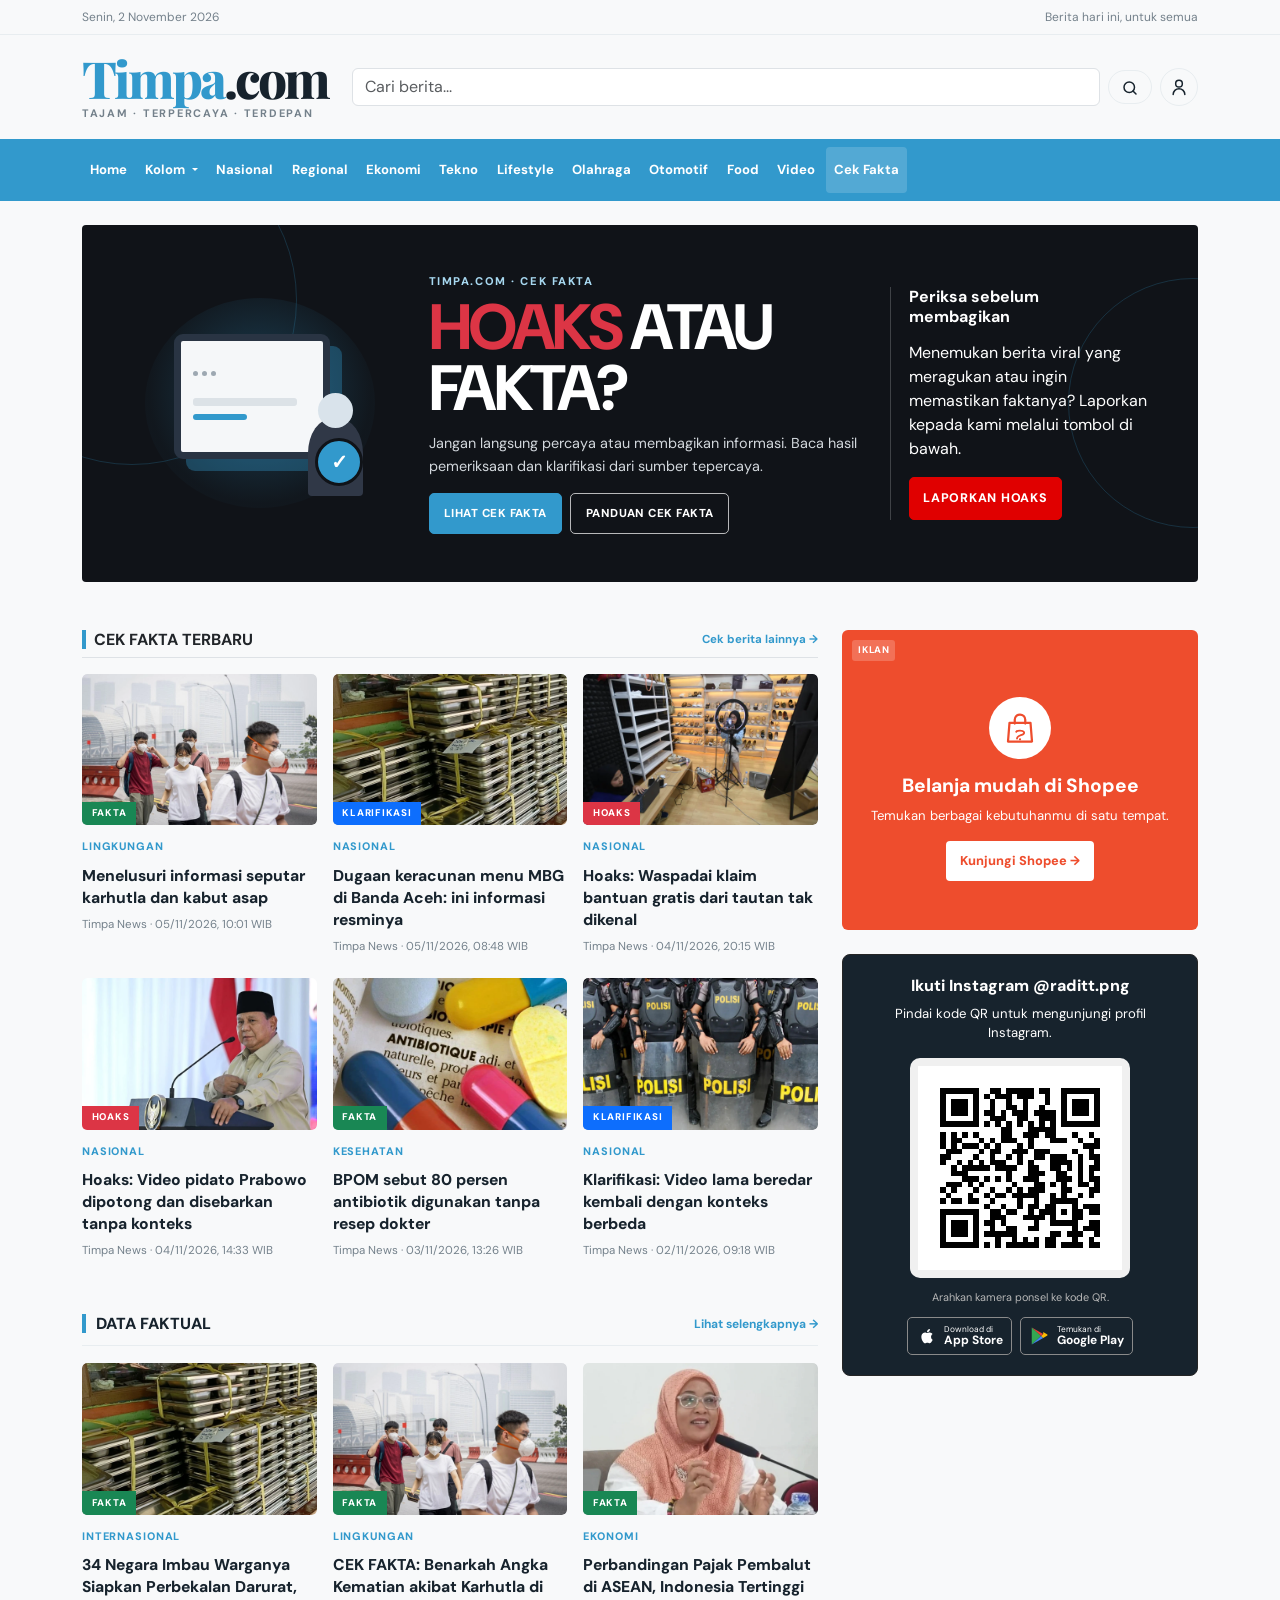
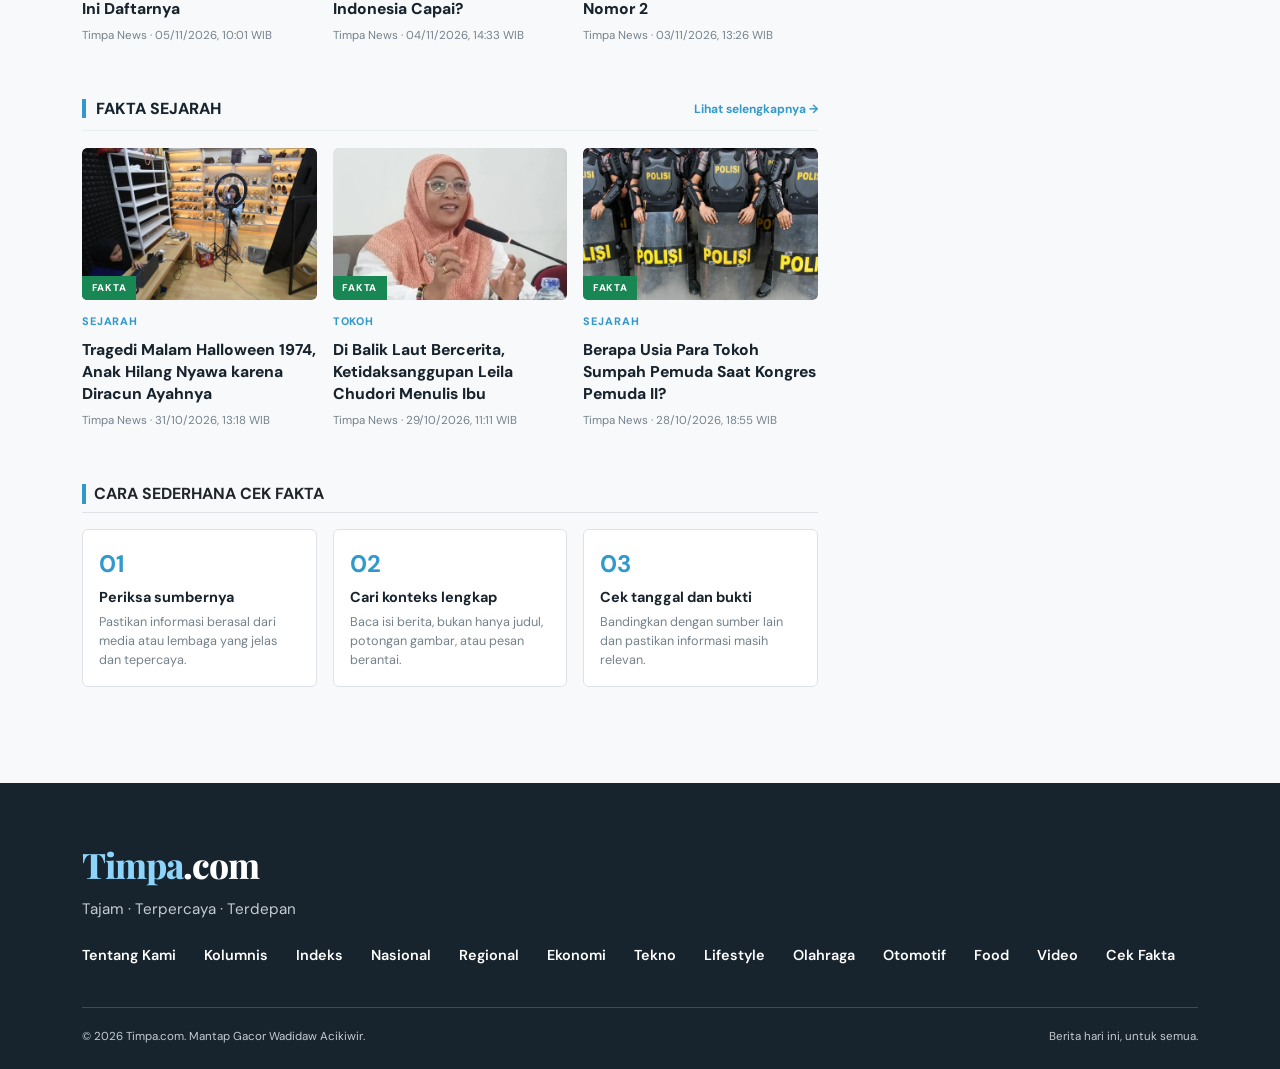
==== hoaks.html @ 3becde5c "Memperbarui halaman hoaks" ====
<!doctype html> 
<html lang="id"> 
<head> 
  <meta charset="utf-8"> 
  <meta name="viewport" content="width=device-width, initial-scale=1"> 
  <title>Timpa.com</title> 
  
  <!-- CSS Bootstrap 5.3.3 dari CDN --> 
  <link href="https://cdn.jsdelivr.net/npm/bootstrap@5.3.3/dist/css/bootstrap.min.css" rel="stylesheet" integrity="sha384-QWTKZyjpPEjISv5WaRU9OFeRpok6YctnYmDr5pNlyT2bRjXh0JMhjY6hW+ALEwIH" crossorigin="anonymous"> 
  <link rel="preconnect" href="https://fonts.googleapis.com">
  <link rel="preconnect" href="https://fonts.gstatic.com" crossorigin>
  <link href="https://fonts.googleapis.com/css2?family=DM+Sans:wght@400;500;600;700;800&family=Playfair+Display:wght@700;800&display=swap" rel="stylesheet">
  
  <link rel="stylesheet" href="hoaks.css">
</head> 
<body> 
<div class="utility-bar">
    <div class="container d-flex justify-content-between py-2">
      <span>Senin, 2 November 2026</span>
      <span class="d-none d-sm-inline">Berita hari ini, untuk semua</span>
    </div>
  </div>

  <header class="container brand-row d-flex align-items-center justify-content-between">
    <a class="d-inline-flex flex-column" href="#" aria-label="Timpa.com beranda">
      <span class="brand-mark">Timpa<span>.com</span></span>
      <span class="brand-tagline">Tajam · Terpercaya · Terdepan</span>
    </a>
    <form class="d-flex align-items-center flex-grow-1 ms-4 border-dark" role="search" action="search-page.html" method="get">
      <label class="visually-hidden" for="site-search">Cari berita</label>
      <input class="form-control search-input flex-grow-1" id="site-search" type="search" name="q" placeholder="Cari berita..." aria-label="Cari berita">
      <button class="btn search-button ms-2" type="submit" aria-label="Cari berita">
        <svg xmlns="http://www.w3.org/2000/svg" width="18" height="18" fill="none" viewBox="0 0 24 24" stroke="currentColor" stroke-width="2" aria-hidden="true">
          <circle cx="11" cy="11" r="7"></circle>
          <path stroke-linecap="round" d="m16 16 4 4"></path>
        </svg>
      </button>
    </form>
    <div class="dropdown profile-dropdown ms-2">
      <button class="btn login-button d-inline-flex align-items-center justify-content-center p-2" type="button" data-bs-toggle="dropdown" aria-expanded="false" aria-label="Buka menu akun">
        <svg xmlns="http://www.w3.org/2000/svg" width="20" height="20" fill="none" viewBox="0 0 24 24" stroke="currentColor" stroke-width="1.8" aria-hidden="true">
          <circle cx="12" cy="8" r="4"></circle>
          <path stroke-linecap="round" stroke-linejoin="round" d="M5 21a7 7 0 0 1 14 0"></path>
        </svg>
      </button>
      <div class="dropdown-menu dropdown-menu-end profile-menu">
        <div class="profile-menu-header">
          <span class="profile-avatar" aria-hidden="true">T</span>
          <div>
            <strong>Mustofa Ganteng</strong>
            <a href="#">mustofagantenggacor@gmail.com</a>
          </div>
        </div>
        <a class="dropdown-item" href="#">
          <svg viewBox="0 0 24 24" aria-hidden="true"><path d="M6 3.75h12a1 1 0 0 1 1 1V21l-7-4-7 4V4.75a1 1 0 0 1 1-1Z"></path></svg>
          Konten yang disimpan
        </a>
        <a class="dropdown-item" href="#">
          <svg viewBox="0 0 24 24" aria-hidden="true"><path d="M7 10v10H4V10h3Zm3 10h7.2a2 2 0 0 0 1.94-1.52l1.5-6A2 2 0 0 0 18.7 10H14l.7-3.1A2.4 2.4 0 0 0 12.35 4L8 10v10Z"></path></svg>
          Konten yang disukai
        </a>
        <a class="dropdown-item" href="#">
          <svg viewBox="0 0 24 24" aria-hidden="true"><path d="M4 6h16M4 12h16M4 18h16"></path><circle cx="9" cy="6" r="2"></circle><circle cx="15" cy="12" r="2"></circle><circle cx="8" cy="18" r="2"></circle></svg>
          Atur Minat
        </a>
        <a class="dropdown-item" href="#">
          <svg viewBox="0 0 24 24" aria-hidden="true"><circle cx="12" cy="12" r="4"></circle><path d="M12 2v2m0 16v2M4.93 4.93l1.42 1.42m11.3 11.3 1.42 1.42M2 12h2m16 0h2M4.93 19.07l1.42-1.42m11.3-11.3 1.42-1.42"></path></svg>
          Atur mode
        </a>
        <a class="dropdown-item" href="#">
          <svg viewBox="0 0 24 24" aria-hidden="true"><path d="M4 5.5h16v12H9l-5 3v-15Z"></path><path d="m12 8 1.1 2.2 2.4.35-1.75 1.7.4 2.4L12 13.5l-2.15 1.15.4-2.4-1.75-1.7 2.4-.35L12 8Z"></path></svg>
          Berikan Masukan
        </a>
      </div>
    </div>
  </header>

  <nav class="navbar navbar-expand-lg main-nav" aria-label="Navigasi utama">
    <div class="container">
      <button class="navbar-toggler py-1" type="button" data-bs-toggle="collapse" data-bs-target="#mainMenu" aria-controls="mainMenu" aria-expanded="false" aria-label="Buka navigasi">
        <span class="navbar-toggler-icon"></span>
      </button>
      <div class="collapse navbar-collapse" id="mainMenu">
        <ul class="navbar-nav">
          <li class="nav-item"><a class="nav-link" href="index.html">Home</a></li>
          <li class="nav-item dropdown column-dropdown">
            <button class="nav-link dropdown-toggle" type="button" data-bs-toggle="dropdown" aria-expanded="false">
              Kolom
            </button>
            <ul class="dropdown-menu nav-column-menu profile-menu">
              <li><a class="dropdown-item" href="#">Kolumnis</a></li>
              <li><a class="dropdown-item" href="#">Indeks</a></li>
            </ul>
          </li>
          <li class="nav-item"><a class="nav-link" href="#">Nasional</a></li>
          <li class="nav-item"><a class="nav-link" href="#">Regional</a></li>
          <li class="nav-item"><a class="nav-link" href="#">Ekonomi</a></li>
          <li class="nav-item"><a class="nav-link" href="#">Tekno</a></li>
          <li class="nav-item"><a class="nav-link" href="#">Lifestyle</a></li>
          <li class="nav-item"><a class="nav-link" href="#">Olahraga</a></li>
          <li class="nav-item"><a class="nav-link" href="#">Otomotif</a></li>
          <li class="nav-item"><a class="nav-link" href="#">Food</a></li>
          <li class="nav-item"><a class="nav-link" href="#">Video</a></li>
          <li class="nav-item"><a class="nav-link active" aria-current="page" href="hoaks.html">Cek Fakta</a></li>
        </ul>
      </div>
    </div>
  </nav>

  <main class="container halaman-cek-fakta py-4">
    <section class="banner-cek-fakta mb-5 text-white" aria-labelledby="judul-banner-cek-fakta">
      <div class="ilustrasi-banner-cek-fakta" aria-hidden="true">
        <div class="jendela-ilustrasi-berita"><span></span><span></span><span></span><i></i><b></b></div>
        <div class="orang-ilustrasi-cek-fakta"></div>
        <div class="tanda-verifikasi-ilustrasi">✓</div>
      </div>
      <div class="teks-banner-cek-fakta">
        <p class="label-banner-cek-fakta">TIMPA.COM · CEK FAKTA</p>
        <h1 id="judul-banner-cek-fakta"><span class="text-danger">HOAKS</span> ATAU<br><span class="text-white">FAKTA?</span></h1>
        <p class="mb-3">Jangan langsung percaya atau membagikan informasi. Baca hasil pemeriksaan dan klarifikasi dari sumber tepercaya.</p>
        <div class="aksi-banner-cek-fakta d-flex flex-wrap gap-2">
          <a class="btn tombol-utama-cek-fakta" href="#cek-fakta-terbaru">Lihat cek fakta</a>
          <a class="btn tombol-panduan-cek-fakta" href="#panduan-cek-fakta">Panduan cek fakta</a>
        </div>
      </div>
      <div class="panel-samping-cek-fakta">
        <strong>Periksa sebelum<br>membagikan</strong>
        <span>Menemukan berita viral yang meragukan atau ingin memastikan faktanya? Laporkan kepada kami melalui tombol di bawah.</span>
        <a class="tombol-laporkan-hoaks" href="#">Laporkan Hoaks</a>
      </div>
    </section>

    <div class="row g-4">
      <div class="col-lg-8">
        <section class="mb-5" id="cek-fakta-terbaru" aria-labelledby="judul-cek-fakta-terbaru">
          <div class="judul-bagian-cek-fakta d-flex align-items-center justify-content-between gap-3 mb-3 pb-2 border-bottom">
            <h2 class="text-dark fs-6 fw-bold m-0 ps-2" id="judul-cek-fakta-terbaru">CEK FAKTA TERBARU</h2>
            <a class="flex-shrink-0" href="#">Cek berita lainnya <span aria-hidden="true">→</span></a>
          </div>
          <div class="row g-3">
            <div class="col-md-6 col-xl-4">
              <article class="kartu-berita-cek-fakta h-100">
                <a class="gambar-kartu-berita d-block overflow-hidden position-relative" href="isi-berita.html">
                  <img class="d-block w-100" src="assets/img/foto1.webp" alt="Warga mengenakan masker di tengah kabut asap" loading="lazy">
                  <span class="status-berita-cek-fakta text-white position-absolute bottom-0 start-0 bg-success">FAKTA</span>
                </a>
                <div class="teks-kartu-berita pt-2">
                  <span class="category-label">Lingkungan</span>
                  <h3><a href="isi-berita.html">Menelusuri informasi seputar karhutla dan kabut asap</a></h3>
                  <p class="story-meta">Timpa News <span aria-hidden="true">·</span> 05/11/2026, 10:01 WIB</p>
                </div>
              </article>
            </div>
            <div class="col-md-6 col-xl-4">
              <article class="kartu-berita-cek-fakta h-100">
                <a class="gambar-kartu-berita d-block overflow-hidden position-relative" href="isi-berita.html">
                  <img class="d-block w-100" src="assets/img/foto3.webp" alt="Kotak makanan untuk program Makan Bergizi Gratis" loading="lazy">
                  <span class="status-berita-cek-fakta text-white position-absolute bottom-0 start-0 bg-primary">KLARIFIKASI</span>
                </a>
                <div class="teks-kartu-berita pt-2">
                  <span class="category-label">Nasional</span>
                  <h3><a href="isi-berita.html">Dugaan keracunan menu MBG di Banda Aceh: ini informasi resminya</a></h3>
                  <p class="story-meta">Timpa News <span aria-hidden="true">·</span> 05/11/2026, 08:48 WIB</p>
                </div>
              </article>
            </div>
            <div class="col-md-6 col-xl-4">
              <article class="kartu-berita-cek-fakta h-100">
                <a class="gambar-kartu-berita d-block overflow-hidden position-relative" href="isi-berita.html">
                  <img class="d-block w-100" src="assets/img/foto7.webp" alt="Ilustrasi informasi yang beredar di media sosial" loading="lazy">
                  <span class="status-berita-cek-fakta text-white position-absolute bottom-0 start-0 bg-danger">HOAKS</span>
                </a>
                <div class="teks-kartu-berita pt-2">
                  <span class="category-label">Nasional</span>
                  <h3><a href="isi-berita.html">Hoaks: Waspadai klaim bantuan gratis dari tautan tak dikenal</a></h3>
                  <p class="story-meta">Timpa News <span aria-hidden="true">·</span> 04/11/2026, 20:15 WIB</p>
                </div>
              </article>
            </div>
            <div class="col-md-6 col-xl-4">
              <article class="kartu-berita-cek-fakta h-100">
                <a class="gambar-kartu-berita d-block overflow-hidden position-relative" href="isi-berita.html">
                  <img class="d-block w-100" src="assets/img/foto2.webp" alt="Presiden Prabowo Subianto sedang berbicara" loading="lazy">
                  <span class="status-berita-cek-fakta text-white position-absolute bottom-0 start-0 bg-danger">HOAKS</span>
                </a>
                <div class="teks-kartu-berita pt-2">
                  <span class="category-label">Nasional</span>
                  <h3><a href="isi-berita.html">Hoaks: Video pidato Prabowo dipotong dan disebarkan tanpa konteks</a></h3>
                  <p class="story-meta">Timpa News <span aria-hidden="true">·</span> 04/11/2026, 14:33 WIB</p>
                </div>
              </article>
            </div>
            <div class="col-md-6 col-xl-4">
              <article class="kartu-berita-cek-fakta h-100">
                <a class="gambar-kartu-berita d-block overflow-hidden position-relative" href="isi-berita.html">
                  <img class="d-block w-100" src="assets/img/foto8.webp" alt="Ilustrasi berbagai jenis antibiotik" loading="lazy">
                  <span class="status-berita-cek-fakta text-white position-absolute bottom-0 start-0 bg-success">FAKTA</span>
                </a>
                <div class="teks-kartu-berita pt-2">
                  <span class="category-label">Kesehatan</span>
                  <h3><a href="isi-berita.html">BPOM sebut 80 persen antibiotik digunakan tanpa resep dokter</a></h3>
                  <p class="story-meta">Timpa News <span aria-hidden="true">·</span> 03/11/2026, 13:26 WIB</p>
                </div>
              </article>
            </div>
            <div class="col-md-6 col-xl-4">
              <article class="kartu-berita-cek-fakta h-100">
                <a class="gambar-kartu-berita d-block overflow-hidden position-relative" href="isi-berita.html">
                  <img class="d-block w-100" src="assets/img/foto4.webp" alt="Petugas kepolisian dalam pengamanan" loading="lazy">
                  <span class="status-berita-cek-fakta text-white position-absolute bottom-0 start-0 bg-primary">KLARIFIKASI</span>
                </a>
                <div class="teks-kartu-berita pt-2">
                  <span class="category-label">Nasional</span>
                  <h3><a href="isi-berita.html">Klarifikasi: Video lama beredar kembali dengan konteks berbeda</a></h3>
                  <p class="story-meta">Timpa News <span aria-hidden="true">·</span> 02/11/2026, 09:18 WIB</p>
                </div>
              </article>
            </div>
          </div>
        </section>

        <section class="bagian-topik-cek-fakta mb-5" aria-labelledby="data-fakta-heading">
          <div class="section-heading">
            <h2 id="data-fakta-heading">DATA FAKTUAL</h2>
            <a href="#">Lihat selengkapnya <span aria-hidden="true">→</span></a>
          </div>
          <div class="row g-3">
            <div class="col-md-4">
              <article class="kartu-berita-cek-fakta h-100">
                <a class="gambar-kartu-berita d-block overflow-hidden position-relative" href="isi-berita.html">
                  <img class="d-block w-100" src="assets/img/foto3.webp" alt="Ilustrasi persediaan makanan untuk kebutuhan darurat" loading="lazy">
                  <span class="status-berita-cek-fakta text-white position-absolute bottom-0 start-0 bg-success">FAKTA</span>
                </a>
                <div class="teks-kartu-berita pt-2">
                  <span class="category-label">Internasional</span>
                  <h3><a href="isi-berita.html">34 Negara Imbau Warganya Siapkan Perbekalan Darurat, Ini Daftarnya</a></h3>
                  <p class="story-meta">Timpa News <span aria-hidden="true">·</span> 05/11/2026, 10:01 WIB</p>
                </div>
              </article>
            </div>
            <div class="col-md-4">
              <article class="kartu-berita-cek-fakta h-100">
                <a class="gambar-kartu-berita d-block overflow-hidden position-relative" href="isi-berita.html">
                  <img class="d-block w-100" src="assets/img/foto1.webp" alt="Kabut asap di kawasan terdampak kebakaran hutan" loading="lazy">
                  <span class="status-berita-cek-fakta text-white position-absolute bottom-0 start-0 bg-success">FAKTA</span>
                </a>
                <div class="teks-kartu-berita pt-2">
                  <span class="category-label">Lingkungan</span>
                  <h3><a href="isi-berita.html">CEK FAKTA: Benarkah Angka Kematian akibat Karhutla di Indonesia Capai?</a></h3>
                  <p class="story-meta">Timpa News <span aria-hidden="true">·</span> 04/11/2026, 14:33 WIB</p>
                </div>
              </article>
            </div>
            <div class="col-md-4">
              <article class="kartu-berita-cek-fakta h-100">
                <a class="gambar-kartu-berita d-block overflow-hidden position-relative" href="isi-berita.html">
                  <img class="d-block w-100" src="assets/img/foto5.webp" alt="Ilustrasi perbandingan kebijakan pajak" loading="lazy">
                  <span class="status-berita-cek-fakta text-white position-absolute bottom-0 start-0 bg-success">FAKTA</span>
                </a>
                <div class="teks-kartu-berita pt-2">
                  <span class="category-label">Ekonomi</span>
                  <h3><a href="isi-berita.html">Perbandingan Pajak Pembalut di ASEAN, Indonesia Tertinggi Nomor 2</a></h3>
                  <p class="story-meta">Timpa News <span aria-hidden="true">·</span> 03/11/2026, 13:26 WIB</p>
                </div>
              </article>
            </div>
          </div>
        </section>

        <section class="bagian-topik-cek-fakta mb-5" aria-labelledby="sejarah-fakta-heading">
          <div class="section-heading">
            <h2 id="sejarah-fakta-heading">FAKTA SEJARAH</h2>
            <a href="#">Lihat selengkapnya <span aria-hidden="true">→</span></a>
          </div>
          <div class="row g-3">
            <div class="col-md-4">
              <article class="kartu-berita-cek-fakta h-100">
                <a class="gambar-kartu-berita d-block overflow-hidden position-relative" href="isi-berita.html">
                  <img class="d-block w-100" src="assets/img/foto7.webp" alt="Ilustrasi peristiwa pada malam Halloween" loading="lazy">
                  <span class="status-berita-cek-fakta text-white position-absolute bottom-0 start-0 bg-success">FAKTA</span>
                </a>
                <div class="teks-kartu-berita pt-2">
                  <span class="category-label">Sejarah</span>
                  <h3><a href="isi-berita.html">Tragedi Malam Halloween 1974, Anak Hilang Nyawa karena Diracun Ayahnya</a></h3>
                  <p class="story-meta">Timpa News <span aria-hidden="true">·</span> 31/10/2026, 13:18 WIB</p>
                </div>
              </article>
            </div>
            <div class="col-md-4">
              <article class="kartu-berita-cek-fakta h-100">
                <a class="gambar-kartu-berita d-block overflow-hidden position-relative" href="isi-berita.html">
                  <img class="d-block w-100" src="assets/img/foto5.webp" alt="Potret seorang penulis Indonesia" loading="lazy">
                  <span class="status-berita-cek-fakta text-white position-absolute bottom-0 start-0 bg-success">FAKTA</span>
                </a>
                <div class="teks-kartu-berita pt-2">
                  <span class="category-label">Tokoh</span>
                  <h3><a href="isi-berita.html">Di Balik Laut Bercerita, Ketidaksanggupan Leila Chudori Menulis Ibu</a></h3>
                  <p class="story-meta">Timpa News <span aria-hidden="true">·</span> 29/10/2026, 11:11 WIB</p>
                </div>
              </article>
            </div>
            <div class="col-md-4">
              <article class="kartu-berita-cek-fakta h-100">
                <a class="gambar-kartu-berita d-block overflow-hidden position-relative" href="isi-berita.html">
                  <img class="d-block w-100" src="assets/img/foto4.webp" alt="Ilustrasi tokoh dan peristiwa bersejarah Indonesia" loading="lazy">
                  <span class="status-berita-cek-fakta text-white position-absolute bottom-0 start-0 bg-success">FAKTA</span>
                </a>
                <div class="teks-kartu-berita pt-2">
                  <span class="category-label">Sejarah</span>
                  <h3><a href="isi-berita.html">Berapa Usia Para Tokoh Sumpah Pemuda Saat Kongres Pemuda II?</a></h3>
                  <p class="story-meta">Timpa News <span aria-hidden="true">·</span> 28/10/2026, 18:55 WIB</p>
                </div>
              </article>
            </div>
          </div>
        </section>

        <section class="panduan-cek-fakta mb-4" id="panduan-cek-fakta" aria-labelledby="judul-panduan-cek-fakta">
          <div class="judul-bagian-cek-fakta d-flex align-items-center justify-content-between gap-3 mb-3 pb-2 border-bottom">
            <h2 class="text-dark fs-6 fw-bold m-0 ps-2" id="judul-panduan-cek-fakta">CARA SEDERHANA CEK FAKTA</h2>
          </div>
          <div class="row g-3">
            <div class="col-md-4">
              <article class="langkah-panduan-cek-fakta bg-white border rounded h-100 p-3">
                <span class="fs-4 fw-bold">01</span>
                <h3 class="fw-bold">Periksa sumbernya</h3>
                <p class="m-0">Pastikan informasi berasal dari media atau lembaga yang jelas dan tepercaya.</p>
              </article>
            </div>
            <div class="col-md-4">
              <article class="langkah-panduan-cek-fakta bg-white border rounded h-100 p-3">
                <span class="fs-4 fw-bold">02</span>
                <h3 class="fw-bold">Cari konteks lengkap</h3>
                <p class="m-0">Baca isi berita, bukan hanya judul, potongan gambar, atau pesan berantai.</p>
              </article>
            </div>
            <div class="col-md-4">
              <article class="langkah-panduan-cek-fakta bg-white border rounded h-100 p-3">
                <span class="fs-4 fw-bold">03</span>
                <h3 class="fw-bold">Cek tanggal dan bukti</h3>
                <p class="m-0">Bandingkan dengan sumber lain dan pastikan informasi masih relevan.</p>
              </article>
            </div>
          </div>
        </section>
      </div>

      <aside class="col-lg-4 kolom-samping-cek-fakta" aria-label="Iklan dan Instagram Timpa.com">
        <a class="shopee-ad mb-4" href="https://shopee.co.id/" target="_blank" rel="noopener noreferrer" aria-label="Kunjungi Shopee">
          <span class="shopee-ad-label">IKLAN</span>
          <span class="shopee-ad-icon" aria-hidden="true">
            <svg viewBox="0 0 48 48" fill="none">
              <path d="M10 17h28l2 25H8l2-25Z" stroke="currentColor" stroke-width="3" stroke-linejoin="round"></path>
              <path d="M17 18v-5a7 7 0 0 1 14 0v5" stroke="currentColor" stroke-width="3" stroke-linecap="round"></path>
              <path d="M19 29c1.2-2 8.8-2 10 0 2 3-2.5 4-5 5s-4 2-4 4" stroke="currentColor" stroke-width="2.5" stroke-linecap="round"></path>
              <circle cx="24" cy="39" r="1.5" fill="currentColor"></circle>
            </svg>
          </span>
          <span class="shopee-ad-copy">
            <strong>Belanja mudah di Shopee</strong>
            <span>Temukan berbagai kebutuhanmu di satu tempat.</span>
          </span>
          <span class="shopee-ad-cta">Kunjungi Shopee <span aria-hidden="true">→</span></span>
        </a>
        <section class="app-promo instagram-promo mt-4" aria-labelledby="instagram-promo-heading">
          <h2 id="instagram-promo-heading">Ikuti Instagram @raditt.png</h2>
          <p>Pindai kode QR untuk mengunjungi profil Instagram.</p>
          <a class="instagram-qr" href="https://www.instagram.com/raditt.png/" target="_blank" rel="noopener noreferrer" aria-label="Buka profil Instagram raditt.png">
            <img src="instagram-qr.svg" alt="Kode QR menuju profil Instagram raditt.png">
          </a>
          <p class="app-promo-note">Arahkan kamera ponsel ke kode QR.</p>
          <div class="app-store-badges" aria-label="Badge toko aplikasi, belum aktif">
            <span class="app-store-badge">
              <svg viewBox="0 0 24 24" aria-hidden="true"><path d="M16.4 12.8c0-2 1.6-3 1.7-3.1a3.7 3.7 0 0 0-2.9-1.6c-1.2-.1-2.4.7-3 .7s-1.5-.7-2.5-.7a3.8 3.8 0 0 0-3.2 1.9c-1.4 2.4-.4 6 1 8 .7 1 1.4 2 2.4 2s1.3-.6 2.5-.6 1.6.6 2.5.6 1.6-.9 2.2-1.9c.7-1 1-2 1-2.1-.1 0-1.7-.7-1.7-3.2ZM14.4 6.8a3.6 3.6 0 0 0 .8-2.5 3.7 3.7 0 0 0-2.4 1.2 3.4 3.4 0 0 0-.8 2.4 3 3 0 0 0 2.4-1.1Z" /></svg>
              <span><small>Download di</small><strong>App Store</strong></span>
            </span>
            <span class="app-store-badge">
              <svg viewBox="0 0 24 24" aria-hidden="true"><path fill="#34a853" d="M3 2.7v18.6L13.2 12 3 2.7Z" /><path fill="#4285f4" d="m3 21.3 12.5-7.2-2.3-2.1L3 21.3Z" /><path fill="#fbbc04" d="m15.5 9.9-2.3 2.1 2.3 2.1 4.1-2.4c.8-.5.8-1.2 0-1.7l-4.1-2.4Z" /><path fill="#ea4335" d="M3 2.7 13.2 12l2.3-2.1L3 2.7Z" /></svg>
              <span><small>Temukan di</small><strong>Google Play</strong></span>
            </span>
          </div>
        </section>
      </aside>
    </div>
  </main>

  <footer class="site-footer">
    <div class="container">
      <div class="site-footer-main">
        <a class="site-footer-brand" href="#" aria-label="Timpa.com beranda">Timpa<span>.com</span></a>
        <p>Tajam · Terpercaya · Terdepan</p>
        <nav class="site-footer-nav" aria-label="Navigasi footer">
          <a href="#">Tentang Kami</a>
          <a href="#">Kolumnis</a>
          <a href="#">Indeks</a>
          <a href="#">Nasional</a>
          <a href="#">Regional</a>
          <a href="#">Ekonomi</a>
          <a href="#">Tekno</a>
          <a href="#">Lifestyle</a>
          <a href="#">Olahraga</a>
          <a href="#">Otomotif</a>
          <a href="#">Food</a>
          <a href="#">Video</a>
          <a href="hoaks.html">Cek Fakta</a>
        </nav>
      </div>
      <div class="site-footer-bottom">
        <span>© 2026 Timpa.com. Mantap Gacor Wadidaw Acikiwir.</span>
        <span>Berita hari ini, untuk semua.</span>
      </div>
    </div>
  </footer>

  <script src="https://cdn.jsdelivr.net/npm/bootstrap@5.3.3/dist/js/bootstrap.bundle.min.js" integrity="sha384-YvpcrYf0tY3lHB60NNkmXc5s9fDVZLESaAA55NDzOxhy9GkcIdslK1eN7N6jIeHz" crossorigin="anonymous"></script>
  <script>
    if (!window.bootstrap) {
      const navToggle = document.querySelector(".navbar-toggler");
      const navMenu = document.getElementById("mainMenu");

      navToggle.addEventListener("click", () => {
        const isExpanded = navToggle.getAttribute("aria-expanded") === "true";
        navToggle.setAttribute("aria-expanded", String(!isExpanded));
        navMenu.classList.toggle("show", !isExpanded);
      });
    }
  </script>
</body>
</html>
---- hoaks.css ----
:root {
      --timpa-blue: #3299cc;
      --timpa-dark: #17232d;
      --timpa-muted: #74818b;
      --timpa-line: #e8edf0;
    }
    
body {
      font-family: 'DM Sans', sans-serif;
      background-color: #f8f9fa;
      color: var(--timpa-dark);
    }

a {
      color: inherit;
      text-decoration: none;
    }

.utility-bar {
      border-bottom: 1px solid var(--timpa-line);
      color: var(--timpa-muted);
      font-size: .75rem;
    }

.brand-row {
      padding-top: 1.15rem;
      padding-bottom: 1.15rem;
    }

.brand-mark {
      color: var(--timpa-blue);
      font-family: "Playfair Display", serif;
      font-size: clamp(2.15rem, 5vw, 3.2rem);
      font-weight: 800;
      letter-spacing: -3px;
      line-height: 1;
    }

.brand-mark span {
      color: var(--timpa-dark);
    }

.brand-tagline {
      color: var(--timpa-muted);
      font-size: .68rem;
      font-weight: 700;
      letter-spacing: .16em;
      text-transform: uppercase;
    }

.search-button,
    .login-button {
      border: 1px solid var(--timpa-line);
      border-radius: 999px;
      color: var(--timpa-dark);
      font-size: .82rem;
      font-weight: 700;
    }

    .search-button:hover,
    .login-button:hover {
      border-color: var(--timpa-blue);
      color: var(--timpa-blue);
    }

.profile-dropdown .dropdown-toggle::after {
    display: none;
}

.profile-menu {
    border: 1px solid var(--timpa-line);
    border-radius: 8px;
    box-shadow: 0 8px 24px rgba(23, 35, 45, .16);
    min-width: 280px;
    overflow: hidden;
    padding: 0;
}

.profile-menu-header {
    align-items: center;
    border-bottom: 1px solid var(--timpa-line);
    display: flex;
    gap: 10px;
    padding: 14px 16px;
}

.profile-avatar {
    align-items: center;
    background: #79d77a;
    border-radius: 50%;
    color: #fff;
    display: inline-flex;
    flex: 0 0 32px;
    font-size: .85rem;
    font-weight: 800;
    height: 32px;
    justify-content: center;
    width: 32px;
}

.profile-menu-header strong,
.profile-menu-header a {
    display: block;
}

.profile-menu-header strong {
    font-size: .9rem;
}

.profile-menu-header a {
    color: var(--timpa-muted);
    font-size: .78rem;
    text-decoration: none;
}

.profile-menu-header a:hover {
    color: var(--timpa-blue);
}

.profile-menu .dropdown-item {
    align-items: center;
    display: flex;
    font-size: .86rem;
    gap: 12px;
    padding: .7rem 1rem;
}

.profile-menu .dropdown-item + .dropdown-item {
    border-top: 1px solid var(--timpa-line);
}

.profile-menu .dropdown-item svg {
    fill: none;
    flex: 0 0 20px;
    height: 20px;
    stroke: currentColor;
    stroke-linecap: round;
    stroke-linejoin: round;
    stroke-width: 1.6;
    width: 20px;
}

.profile-menu .dropdown-item:hover,
.profile-menu .dropdown-item:focus {
    background: var(--timpa-blue);
    color: #fff;
}

.main-nav {
      background: var(--timpa-blue);
    }

.main-nav 
.navbar-nav {
      gap: .15rem;
    }

.main-nav .nav-link {
      border-radius: 4px;
      color: #fff;
      font-size: .82rem;
      font-weight: 700;
      padding: .8rem .85rem;
    }

.main-nav .nav-link:hover,
    .main-nav .nav-link.active {
      background: rgba(255, 255, 255, .16);
      color: #fff;
    }

.main-nav .navbar-toggler {
      border-color: rgba(255, 255, 255, .6);
      color: #fff;
    } 

.section-heading {
      align-items: center;
      border-bottom: 1px solid var(--timpa-line);
      display: flex;
      justify-content: space-between;
      margin-bottom: 1.1rem;
      padding-bottom: .7rem;
    }

.section-heading h2 {
      border-left: 4px solid var(--timpa-blue);
      font-size: 1rem;
      font-weight: 800;
      margin: 0;
      padding-left: .65rem;
    }

.section-heading a {
      color: var(--timpa-blue);
      font-size: .75rem;
      font-weight: 700;
    }

.category-label {
      color: var(--timpa-blue);
      font-size: .68rem;
      font-weight: 800;
      letter-spacing: .08em;
      text-transform: uppercase;
    }

    .story-meta {
      color: var(--timpa-muted);
      font-size: .72rem;
    }

.instagram-promo {
    background: var(--timpa-dark);
    border: 1px solid #252525;
    border-radius: 8px;
    color: #fff;
    padding: 1.25rem;
    text-align: center;
}

.instagram-promo h2 {
    font-size: 1rem;
    font-weight: 800;
    line-height: 1.4;
    margin: 0 auto .5rem;
    max-width: 290px;
}

.instagram-promo > p {
    font-size: .82rem;
    line-height: 1.4;
    margin: 0 auto 1rem;
    max-width: 290px;
}

.instagram-qr {
    background: #f0f0f0;
    border-radius: 10px;
    display: block;
    margin: 0 auto .75rem;
    max-width: 220px;
    padding: .5rem;
    width: 100%;
}

.instagram-qr img {
    display: block;
    height: auto;
    image-rendering: pixelated;
    width: 100%;
}

.instagram-promo .app-promo-note {
    color: #b6b6b6;
    font-size: .68rem;
    margin-bottom: 0;
}

.app-store-badges {
    display: flex;
    flex-wrap: wrap;
    gap: .5rem;
    justify-content: center;
    margin-top: .75rem;
}

.app-store-badge {
    align-items: center;
    border: 1px solid #8a8a8a;
    border-radius: 5px;
    color: #fff;
    display: inline-flex;
    gap: .35rem;
    min-height: 38px;
    padding: .25rem .5rem;
    text-align: left;
}

.app-store-badge > svg {
    fill: currentColor;
    height: 22px;
    width: 22px;
}

.app-store-badge > span {
    display: flex;
    flex-direction: column;
    line-height: 1.05;
}

.app-store-badge small {
    font-size: .52rem;
}

.app-store-badge strong {
    font-size: .75rem;
}

.shopee-ad {
    align-items: center;
    background: #ee4d2d;
    border-radius: 6px;
    color: #fff;
    display: flex;
    gap: 1rem;
    min-height: 150px;
    overflow: hidden;
    padding: 1.5rem;
    position: relative;
    text-decoration: none;
}

.shopee-ad:hover {
    background: #d94325;
    color: #fff;
}

.shopee-ad-label {
    background: rgba(255, 255, 255, .2);
    border-radius: 3px;
    font-size: .6rem;
    font-weight: 800;
    left: .65rem;
    letter-spacing: .08em;
    padding: .2rem .35rem;
    position: absolute;
    top: .65rem;
}

.shopee-ad-icon {
    align-items: center;
    background: #fff;
    border-radius: 50%;
    color: #ee4d2d;
    display: flex;
    flex: 0 0 64px;
    height: 64px;
    justify-content: center;
    width: 64px;
}

.shopee-ad-icon svg {
    height: 38px;
    width: 38px;
}

.shopee-ad-copy {
    display: flex;
    flex: 1;
    flex-direction: column;
    gap: .3rem;
}

.shopee-ad-copy strong {
    font-size: clamp(1.05rem, 2vw, 1.4rem);
    font-weight: 800;
}

.shopee-ad-copy > span {
    font-size: .85rem;
}

.shopee-ad-cta {
    background: #fff;
    border-radius: 4px;
    color: #ee4d2d;
    flex: 0 0 auto;
    font-size: .82rem;
    font-weight: 800;
    padding: .7rem .9rem;
}

@media (max-width: 575.98px) {
    .shopee-ad {
        flex-wrap: wrap;
        gap: .75rem;
        padding: 2rem 1rem 1rem;
    }

    .shopee-ad-icon {
        flex-basis: 48px;
        height: 48px;
        width: 48px;
    }

    .shopee-ad-icon svg {
        height: 30px;
        width: 30px;
    }

    .shopee-ad-copy {
        flex-basis: calc(100% - 64px);
    }

    .shopee-ad-copy > span {
        font-size: .78rem;
    }

    .shopee-ad-cta {
        margin-left: 60px;
    }
}

.site-footer {
    background: var(--timpa-dark);
    color: #fff;
    margin-top: 3rem;
    padding: 3.5rem 0 1.5rem;
}

.site-footer-brand {
    color: #8dd4fb;
    font-family: "Playfair Display", Georgia, serif;
    font-size: 2.2rem;
    font-weight: 800;
    letter-spacing: -1px;
}

.site-footer-brand span {
    color: #fff;
}

.site-footer-main > p {
    color: #c4cdd3;
    font-size: .95rem;
    margin: .4rem 0 1.5rem;
}

.site-footer-nav {
    display: flex;
    flex-wrap: wrap;
    gap: .85rem 1.75rem;
}

.site-footer-nav a {
    color: #fff;
    font-size: .9rem;
    font-weight: 600;
}

.site-footer-nav a:hover {
    color: #8dd4fb;
}

.site-footer-bottom {
    border-top: 1px solid rgba(255, 255, 255, .18);
    color: #c4cdd3;
    display: flex;
    flex-wrap: wrap;
    font-size: .72rem;
    gap: .5rem 1rem;
    justify-content: space-between;
    margin-top: 2.5rem;
    padding-top: 1.25rem;
}



/* timpa fakta */


.banner-cek-fakta {
    align-items: center;
    background: #101318;
    border-radius: 4px;
    display: grid;
    gap: clamp(1.25rem, 3vw, 2.75rem);
    grid-template-columns: minmax(150px, .8fr) minmax(250px, 1.35fr) minmax(150px, .75fr);
    min-height: 280px;
    overflow: hidden;
    padding: clamp(1.5rem, 4vw, 3rem);
    position: relative;
}

.banner-cek-fakta::before,
.banner-cek-fakta::after {
    border: 1px solid rgba(50, 153, 204, .22);
    border-radius: 50%;
    content: "";
    height: 330px;
    left: -115px;
    position: absolute;
    top: -90px;
    width: 330px;
}

.banner-cek-fakta::after {
    height: 250px;
    left: auto;
    right: -120px;
    top: auto;
    width: 250px;
}

.ilustrasi-banner-cek-fakta,
.teks-banner-cek-fakta,
.panel-samping-cek-fakta {
    position: relative;
    z-index: 1;
}

.ilustrasi-banner-cek-fakta {
    align-items: center;
    background: radial-gradient(circle at 50% 45%, rgba(50, 153, 204, .34), rgba(50, 153, 204, .03) 68%);
    border-radius: 50%;
    display: flex;
    height: 210px;
    justify-content: center;
    margin: auto;
    max-width: 230px;
    width: 100%;
}

.jendela-ilustrasi-berita {
    background: #f5f7f9;
    border: 7px solid #293443;
    border-radius: 9px;
    box-shadow: 12px 12px 0 rgba(50, 153, 204, .35);
    height: 125px;
    padding: 18px 12px;
    position: relative;
    transform: translate(-8px, -7px);
    width: 156px;
}

.jendela-ilustrasi-berita span {
    background: #9da8b2;
    border-radius: 50%;
    display: inline-block;
    height: 5px;
    margin-right: 4px;
    width: 5px;
}

.jendela-ilustrasi-berita i,
.jendela-ilustrasi-berita b {
    background: #dce2e7;
    border-radius: 3px;
    display: block;
    height: 8px;
    margin-top: 15px;
    width: 88%;
}

.jendela-ilustrasi-berita b {
    background: var(--timpa-blue);
    height: 6px;
    margin-top: 8px;
    width: 46%;
}

.orang-ilustrasi-cek-fakta {
    background: #303847;
    border-radius: 45% 45% 4px 4px;
    bottom: 12px;
    height: 78px;
    position: absolute;
    right: 12px;
    width: 55px;
}

.orang-ilustrasi-cek-fakta::before {
    background: #d9e3eb;
    border-radius: 50%;
    content: "";
    height: 35px;
    left: 10px;
    position: absolute;
    top: -25px;
    width: 35px;
}

.tanda-verifikasi-ilustrasi {
    align-items: center;
    background: var(--timpa-blue);
    border: 3px solid #101318;
    border-radius: 50%;
    bottom: 22px;
    color: #fff;
    display: flex;
    font-size: 1.25rem;
    font-weight: 800;
    height: 48px;
    justify-content: center;
    position: absolute;
    right: 12px;
    width: 48px;
}

.label-banner-cek-fakta {
    color: #a7d8f0;
    font-size: .7rem;
    font-weight: 800;
    letter-spacing: .14em;
    margin: 0 0 .45rem;
}

.teks-banner-cek-fakta h1 {
    font-size: clamp(2.4rem, 5vw, 4.25rem);
    font-weight: 800;
    letter-spacing: -.055em;
    line-height: .96;
    margin: 0 0 .8rem;
}

.teks-banner-cek-fakta > p:not(.label-banner-cek-fakta) {
    color: #d2d7dc;
    font-size: .9rem;
    line-height: 1.55;
    max-width: 510px;
}

.tombol-utama-cek-fakta,
.tombol-panduan-cek-fakta {
    border-radius: 5px;
    font-size: .72rem;
    font-weight: 800;
    letter-spacing: .04em;
    padding: .68rem .9rem;
    text-transform: uppercase;
}

.tombol-utama-cek-fakta {
    background: var(--timpa-blue);
    border: 1px solid var(--timpa-blue);
    color: #fff;
}

.tombol-utama-cek-fakta:hover,
.tombol-utama-cek-fakta:focus-visible {
    background: #247eae;
    border-color: #247eae;
    color: #fff;
}

.tombol-panduan-cek-fakta {
    border: 1px solid rgba(255, 255, 255, .7);
    color: #fff;
}

.tombol-panduan-cek-fakta:hover,
.tombol-panduan-cek-fakta:focus-visible {
    background: var(--timpa-blue);
    border-color: var(--timpa-blue);
    color: #fff;
}

.panel-samping-cek-fakta {
    align-items: flex-start;
    border-left: 1px solid rgba(255, 255, 255, .2);
    display: flex;
    flex-direction: column;
    gap: .8rem;
    margin-left: -1rem;
    padding: 0 0 0 clamp(.85rem, 1.5vw, 1.1rem);
    text-align: left;
}

.panel-samping-cek-fakta strong {
    font-size: 1rem;
    line-height: 1.3;
}

.panel-samping-cek-fakta > span:last-child {
    color: #c1c9d0;
    font-size: .78rem;
    line-height: 1.5;
}

.tombol-laporkan-hoaks {
    background: #e00000;
    border: 1px solid #e00000;
    border-radius: 5px;
    color: #fff;
    display: inline-block;
    font-size: .78rem;
    font-weight: 800;
    letter-spacing: .06em;
    margin-top: .2rem;
    padding: .7rem .85rem;
    text-align: center;
    text-transform: uppercase;
}

.tombol-laporkan-hoaks:hover,
.tombol-laporkan-hoaks:focus-visible {
    background: #c90000;
    border-color: #c90000;
    color: #fff;
}

.judul-bagian-cek-fakta h2 {
    border-left: 4px solid var(--timpa-blue);
}

.judul-bagian-cek-fakta > a {
    color: var(--timpa-blue);
    font-size: .72rem;
    font-weight: 700;
}

.gambar-kartu-berita {
    border-radius: 5px;
    isolation: isolate;
}

.gambar-kartu-berita img {
    aspect-ratio: 1.55 / 1;
    border-radius: 5px;
    object-fit: cover;
}

.status-berita-cek-fakta {
    font-size: .61rem;
    font-weight: 800;
    letter-spacing: .08em;
    padding: .28rem .6rem;
}

.teks-kartu-berita h3 {
    font-size: .98rem;
    font-weight: 800;
    line-height: 1.4;
    margin: .45rem 0;
}

.teks-kartu-berita .story-meta {
    font-size: .72rem;
    margin: .45rem 0;
}

.teks-kartu-berita h3 a:hover {
    color: var(--timpa-blue);
}

.kolom-samping-cek-fakta .shopee-ad {
    flex-direction: column;
    gap: .8rem;
    justify-content: center;
    min-height: 300px;
    padding: 2.4rem 1.25rem 1.25rem;
    text-align: center;
}

.kolom-samping-cek-fakta .shopee-ad-icon {
    flex-basis: 62px;
    height: 62px;
    width: 62px;
}

.kolom-samping-cek-fakta .shopee-ad-icon svg {
    height: 36px;
    width: 36px;
}

.kolom-samping-cek-fakta .shopee-ad-copy {
    flex: 0 1 auto;
}

.kolom-samping-cek-fakta .shopee-ad-copy strong {
    font-size: clamp(1.05rem, 1.5vw, 1.35rem);
}

.kolom-samping-cek-fakta .shopee-ad-copy > span {
    font-size: .82rem;
    line-height: 1.5;
}

.kolom-samping-cek-fakta .shopee-ad-cta {
    font-size: .8rem;
    margin: .15rem 0 0;
    padding: .65rem .85rem;
}

.langkah-panduan-cek-fakta > span {
    color: var(--timpa-blue);
}

.langkah-panduan-cek-fakta h3 {
    font-size: .9rem;
    margin: .45rem 0;
}

.langkah-panduan-cek-fakta p {
    color: var(--timpa-muted);
    font-size: .79rem;
    line-height: 1.5;
}

.halaman-cek-fakta a:focus-visible {
    outline: 3px solid rgba(50, 153, 204, .45);
    outline-offset: 3px;
}

@media (max-width: 991.98px) {
    .banner-cek-fakta {
        grid-template-columns: minmax(130px, .7fr) minmax(250px, 1.3fr);
    }

    .panel-samping-cek-fakta {
        border-left: 0;
        border-top: 1px solid rgba(255, 255, 255, .2);
        flex-direction: row;
        flex-wrap: wrap;
        grid-column: 1 / -1;
        margin-left: 0;
        justify-content: flex-start;
        padding: 1.25rem 0 0;
        text-align: left;
    }

    .panel-samping-cek-fakta > span:last-child {
        align-self: center;
        flex-basis: 100%;
    }

    .tombol-laporkan-hoaks {
        flex: 0 0 auto;
    }
}

@media (max-width: 575.98px) {

    .banner-cek-fakta {
        gap: 1rem;
        grid-template-columns: 1fr;
        padding: 1.35rem;
    }

    .ilustrasi-banner-cek-fakta {
        height: 145px;
        max-width: 180px;
        order: 2;
    }

    .teks-banner-cek-fakta {
        order: 1;
    }

    .panel-samping-cek-fakta {
        order: 3;
    }

    .teks-banner-cek-fakta h1 {
        font-size: clamp(2.6rem, 13vw, 3.8rem);
    }

    .judul-bagian-cek-fakta {
        align-items: flex-start;
        flex-direction: column;
        gap: .35rem;
    }

    .judul-bagian-cek-fakta h2 {
        font-size: .95rem;
    }
}
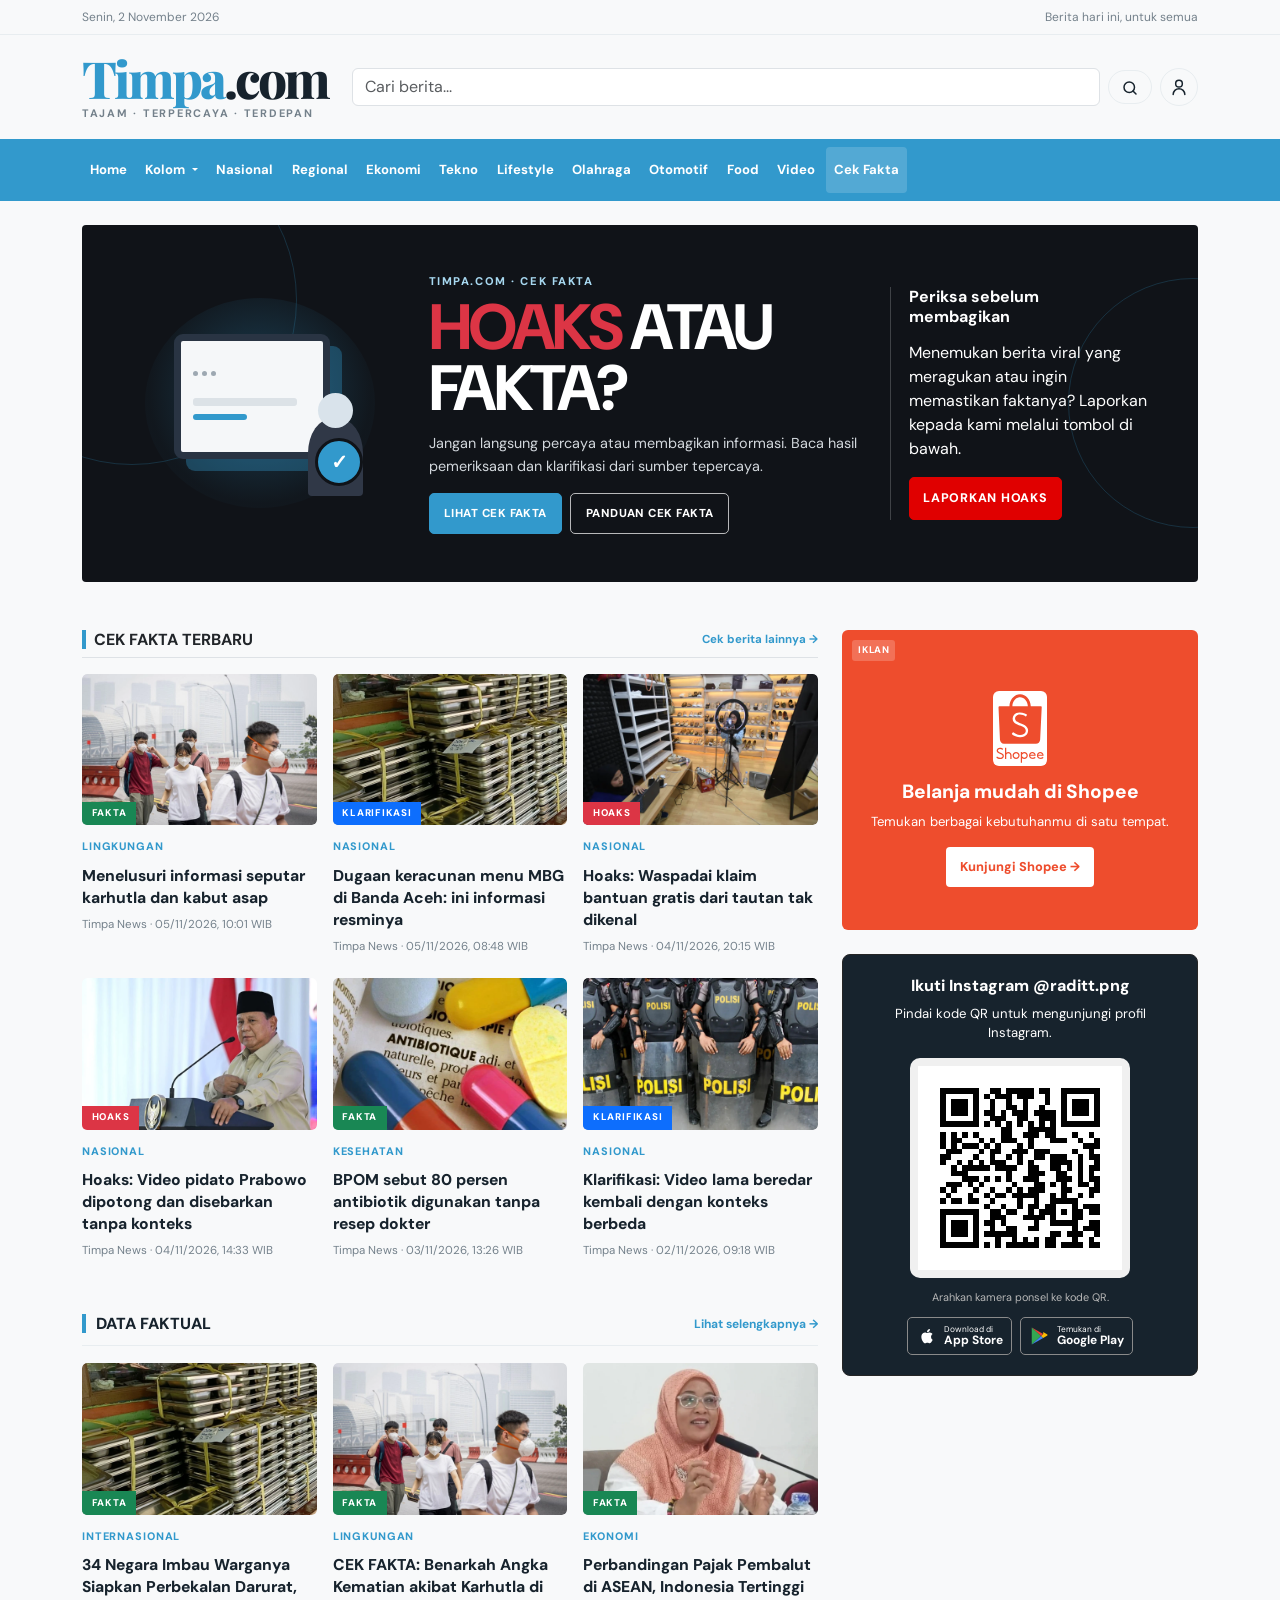
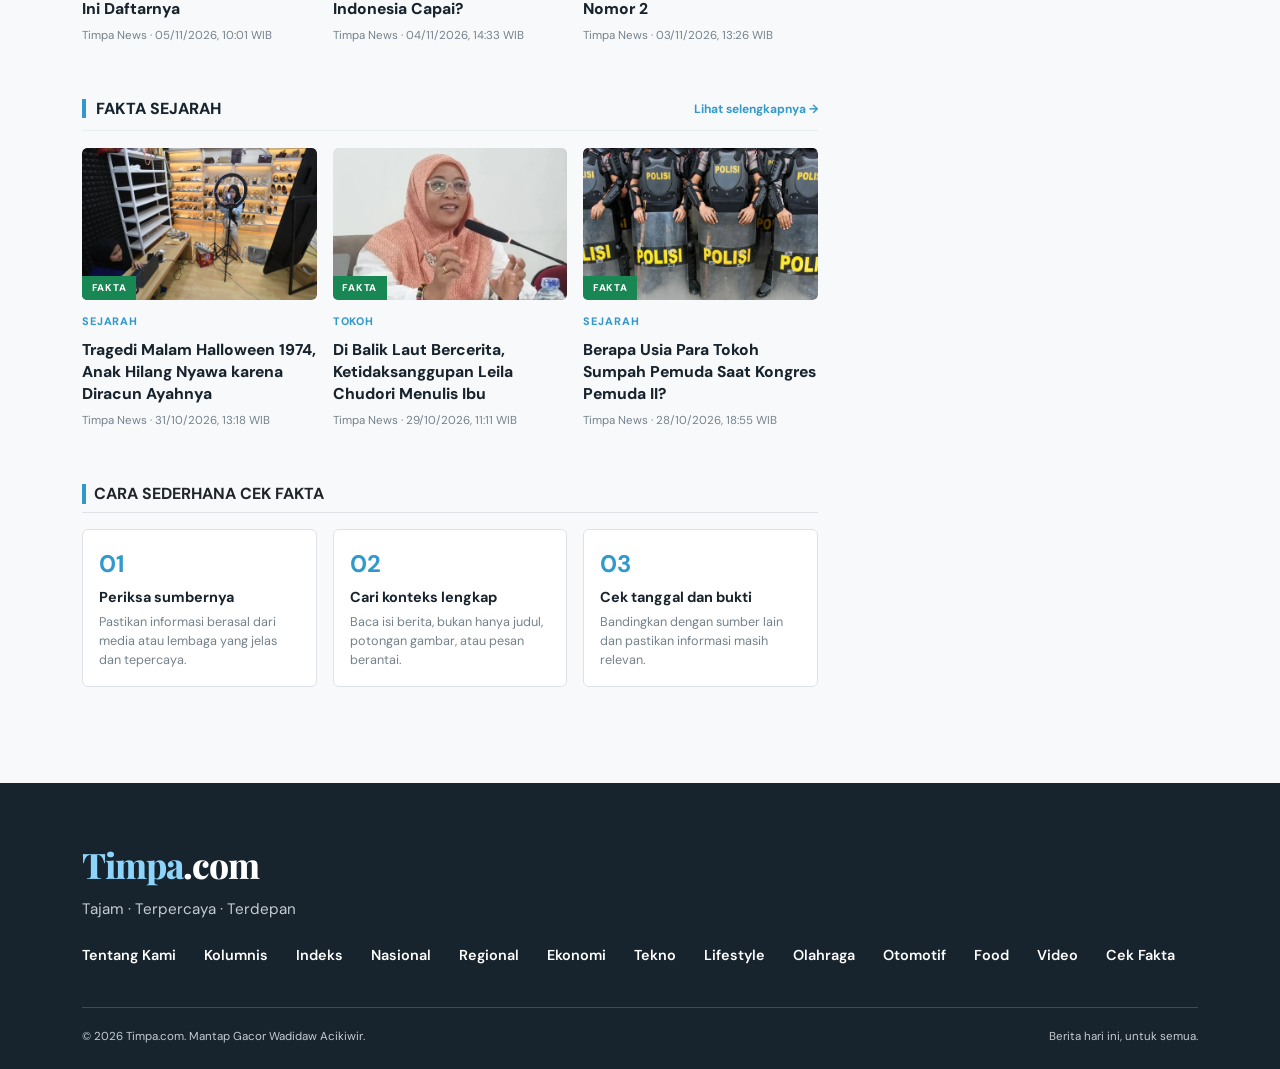
==== commit 408417e5: "ganti logo shoppee" ====
--- a/hoaks.html
+++ b/hoaks.html
@@ -88,8 +88,8 @@
               Kolom
             </button>
             <ul class="dropdown-menu nav-column-menu profile-menu">
-              <li><a class="dropdown-item" href="#">Kolumnis</a></li>
-              <li><a class="dropdown-item" href="#">Indeks</a></li>
+              <li><a class="dropdown-item" href="kolumnis.html">Kolumnis</a></li>
+              <li><a class="dropdown-item" href="indeks.html">Indeks</a></li>
             </ul>
           </li>
           <li class="nav-item"><a class="nav-link" href="#">Nasional</a></li>
@@ -126,7 +126,7 @@
       <div class="panel-samping-cek-fakta">
         <strong>Periksa sebelum<br>membagikan</strong>
         <span>Menemukan berita viral yang meragukan atau ingin memastikan faktanya? Laporkan kepada kami melalui tombol di bawah.</span>
-        <a class="tombol-laporkan-hoaks" href="#">Laporkan Hoaks</a>
+        <a class="tombol-laporkan-hoaks" href="laporan-hoaks.html">Laporkan Hoaks</a>
       </div>
     </section>
 
@@ -349,12 +349,7 @@
         <a class="shopee-ad mb-4" href="https://shopee.co.id/" target="_blank" rel="noopener noreferrer" aria-label="Kunjungi Shopee">
           <span class="shopee-ad-label">IKLAN</span>
           <span class="shopee-ad-icon" aria-hidden="true">
-            <svg viewBox="0 0 48 48" fill="none">
-              <path d="M10 17h28l2 25H8l2-25Z" stroke="currentColor" stroke-width="3" stroke-linejoin="round"></path>
-              <path d="M17 18v-5a7 7 0 0 1 14 0v5" stroke="currentColor" stroke-width="3" stroke-linecap="round"></path>
-              <path d="M19 29c1.2-2 8.8-2 10 0 2 3-2.5 4-5 5s-4 2-4 4" stroke="currentColor" stroke-width="2.5" stroke-linecap="round"></path>
-              <circle cx="24" cy="39" r="1.5" fill="currentColor"></circle>
-            </svg>
+            <img src="assets/shopee-vertical.svg" alt="">
           </span>
           <span class="shopee-ad-copy">
             <strong>Belanja mudah di Shopee</strong>
--- a/hoaks.css
+++ b/hoaks.css
@@ -331,18 +331,20 @@
 .shopee-ad-icon {
     align-items: center;
     background: #fff;
-    border-radius: 50%;
+    border-radius: 6px;
     color: #ee4d2d;
     display: flex;
-    flex: 0 0 64px;
-    height: 64px;
+    flex: 0 0 54px;
+    height: 76px;
     justify-content: center;
-    width: 64px;
-}
-
-.shopee-ad-icon svg {
-    height: 38px;
-    width: 38px;
+    width: 54px;
+}
+
+.shopee-ad-icon img {
+    height: 100%;
+    object-fit: contain;
+    padding: 3px;
+    width: 100%;
 }
 
 .shopee-ad-copy {
@@ -379,14 +381,13 @@
     }
 
     .shopee-ad-icon {
-        flex-basis: 48px;
-        height: 48px;
-        width: 48px;
-    }
-
-    .shopee-ad-icon svg {
-        height: 30px;
-        width: 30px;
+        flex-basis: 42px;
+        height: 60px;
+        width: 42px;
+    }
+
+    .shopee-ad-icon img {
+        padding: 2px;
     }
 
     .shopee-ad-copy {
@@ -744,14 +745,9 @@
 }
 
 .kolom-samping-cek-fakta .shopee-ad-icon {
-    flex-basis: 62px;
-    height: 62px;
-    width: 62px;
-}
-
-.kolom-samping-cek-fakta .shopee-ad-icon svg {
-    height: 36px;
-    width: 36px;
+    flex-basis: 54px;
+    height: 76px;
+    width: 54px;
 }
 
 .kolom-samping-cek-fakta .shopee-ad-copy {
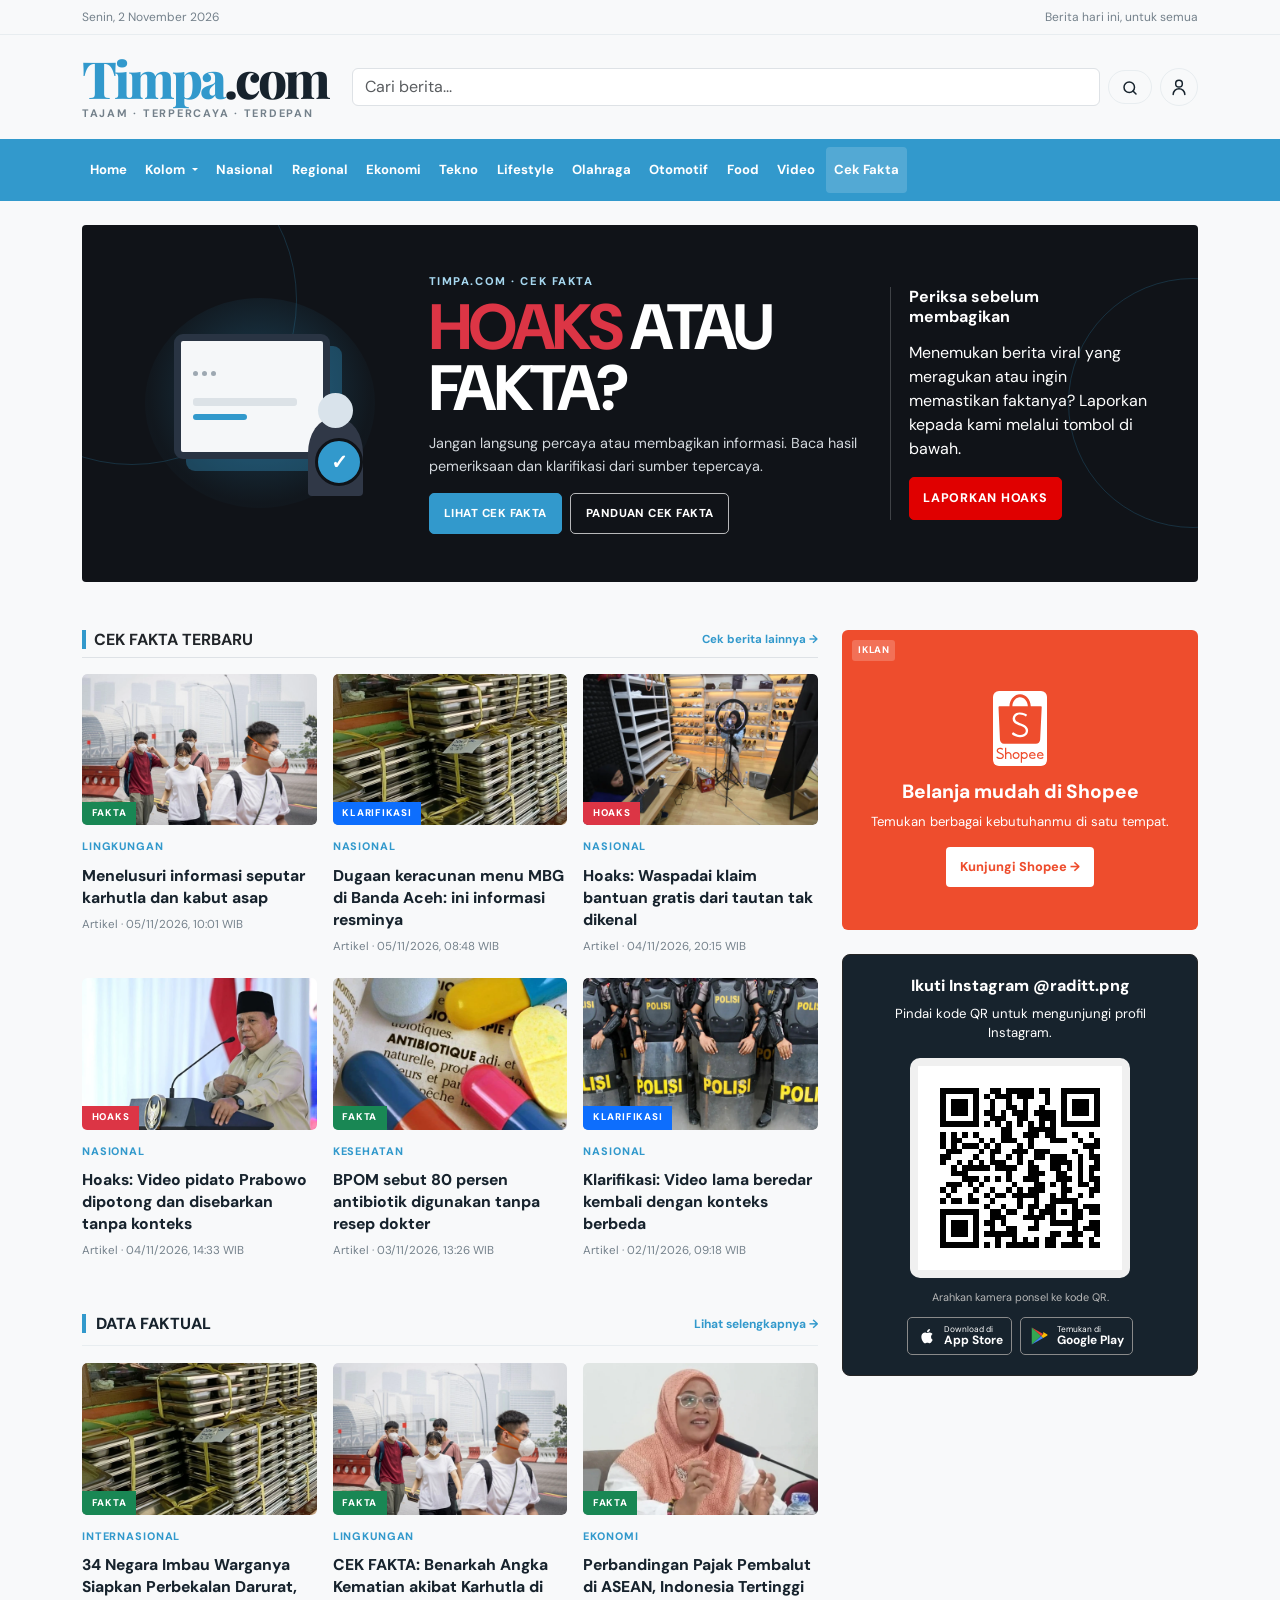
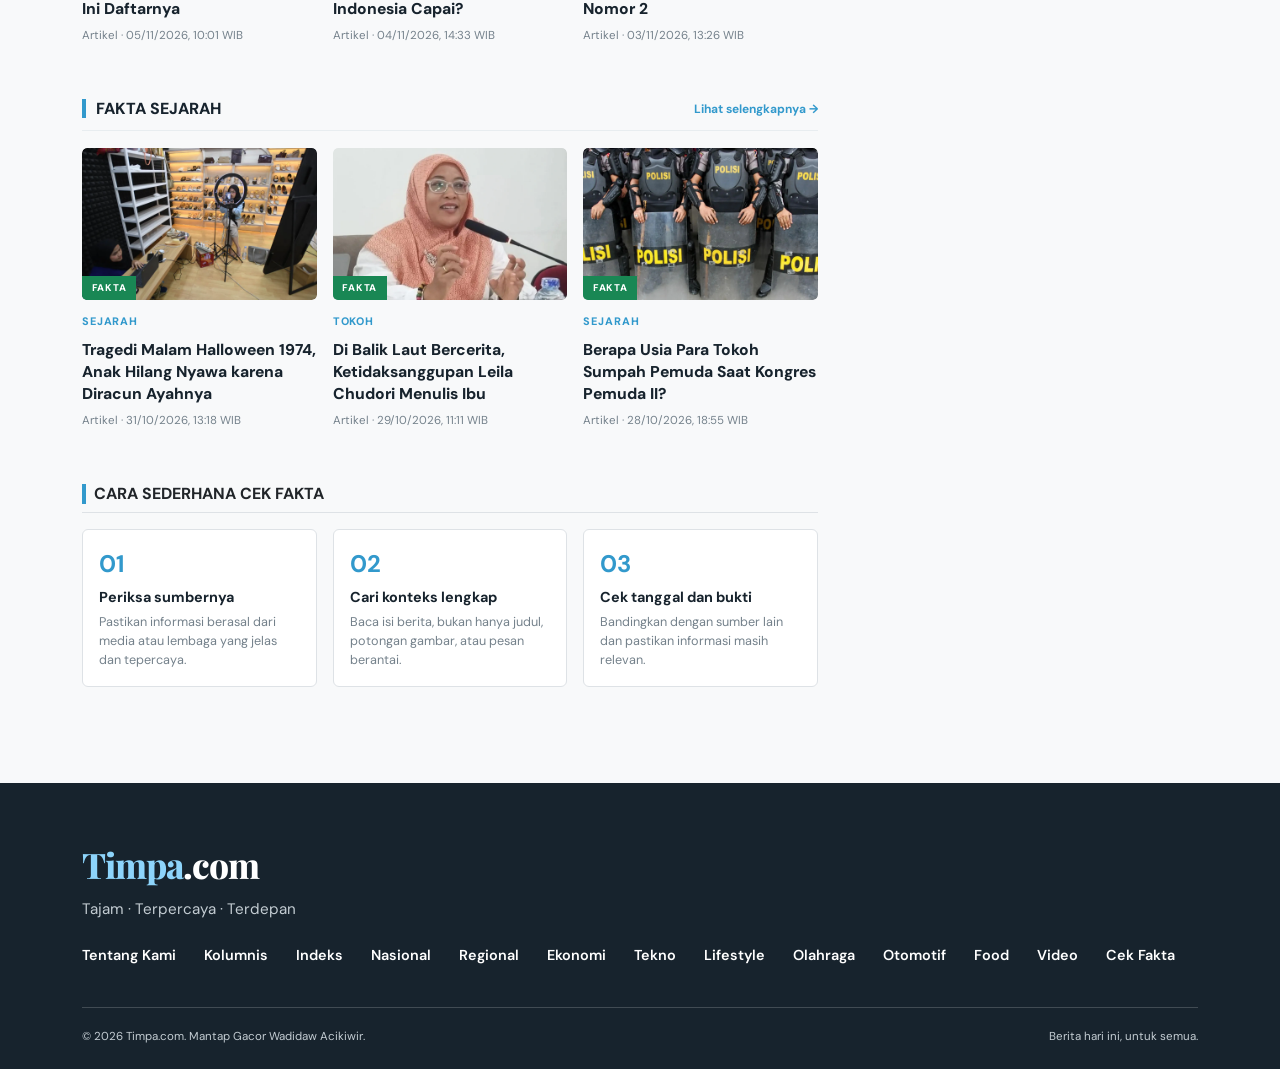
==== commit f7bdb71d: "SImpan perubahan" ====
--- a/hoaks.html
+++ b/hoaks.html
@@ -22,7 +22,7 @@
   </div>
 
   <header class="container brand-row d-flex align-items-center justify-content-between">
-    <a class="d-inline-flex flex-column" href="#" aria-label="Timpa.com beranda">
+    <a class="d-inline-flex flex-column" href="index.html" aria-label="Timpa.com beranda">
       <span class="brand-mark">Timpa<span>.com</span></span>
       <span class="brand-tagline">Tajam · Terpercaya · Terdepan</span>
     </a>
@@ -48,29 +48,29 @@
           <span class="profile-avatar" aria-hidden="true">T</span>
           <div>
             <strong>Mustofa Ganteng</strong>
-            <a href="#">mustofagantenggacor@gmail.com</a>
+            <a href="mailto:mustofagantenggacor@gmail.com">mustofagantenggacor@gmail.com</a>
           </div>
         </div>
-        <a class="dropdown-item" href="#">
+        <button type="button" class="dropdown-item">
           <svg viewBox="0 0 24 24" aria-hidden="true"><path d="M6 3.75h12a1 1 0 0 1 1 1V21l-7-4-7 4V4.75a1 1 0 0 1 1-1Z"></path></svg>
           Konten yang disimpan
-        </a>
-        <a class="dropdown-item" href="#">
+        </button>
+        <button type="button" class="dropdown-item">
           <svg viewBox="0 0 24 24" aria-hidden="true"><path d="M7 10v10H4V10h3Zm3 10h7.2a2 2 0 0 0 1.94-1.52l1.5-6A2 2 0 0 0 18.7 10H14l.7-3.1A2.4 2.4 0 0 0 12.35 4L8 10v10Z"></path></svg>
           Konten yang disukai
-        </a>
-        <a class="dropdown-item" href="#">
+        </button>
+        <button type="button" class="dropdown-item">
           <svg viewBox="0 0 24 24" aria-hidden="true"><path d="M4 6h16M4 12h16M4 18h16"></path><circle cx="9" cy="6" r="2"></circle><circle cx="15" cy="12" r="2"></circle><circle cx="8" cy="18" r="2"></circle></svg>
           Atur Minat
-        </a>
-        <a class="dropdown-item" href="#">
+        </button>
+        <button type="button" class="dropdown-item">
           <svg viewBox="0 0 24 24" aria-hidden="true"><circle cx="12" cy="12" r="4"></circle><path d="M12 2v2m0 16v2M4.93 4.93l1.42 1.42m11.3 11.3 1.42 1.42M2 12h2m16 0h2M4.93 19.07l1.42-1.42m11.3-11.3 1.42-1.42"></path></svg>
           Atur mode
-        </a>
-        <a class="dropdown-item" href="#">
+        </button>
+        <button type="button" class="dropdown-item">
           <svg viewBox="0 0 24 24" aria-hidden="true"><path d="M4 5.5h16v12H9l-5 3v-15Z"></path><path d="m12 8 1.1 2.2 2.4.35-1.75 1.7.4 2.4L12 13.5l-2.15 1.15.4-2.4-1.75-1.7 2.4-.35L12 8Z"></path></svg>
           Berikan Masukan
-        </a>
+        </button>
       </div>
     </div>
   </header>
@@ -92,15 +92,15 @@
               <li><a class="dropdown-item" href="indeks.html">Indeks</a></li>
             </ul>
           </li>
-          <li class="nav-item"><a class="nav-link" href="#">Nasional</a></li>
-          <li class="nav-item"><a class="nav-link" href="#">Regional</a></li>
-          <li class="nav-item"><a class="nav-link" href="#">Ekonomi</a></li>
-          <li class="nav-item"><a class="nav-link" href="#">Tekno</a></li>
-          <li class="nav-item"><a class="nav-link" href="#">Lifestyle</a></li>
-          <li class="nav-item"><a class="nav-link" href="#">Olahraga</a></li>
-          <li class="nav-item"><a class="nav-link" href="#">Otomotif</a></li>
-          <li class="nav-item"><a class="nav-link" href="#">Food</a></li>
-          <li class="nav-item"><a class="nav-link" href="#">Video</a></li>
+          <li class="nav-item"><a class="nav-link" href="search-page.html?q=Nasional">Nasional</a></li>
+          <li class="nav-item"><a class="nav-link" href="search-page.html?q=Regional">Regional</a></li>
+          <li class="nav-item"><a class="nav-link" href="search-page.html?q=Ekonomi">Ekonomi</a></li>
+          <li class="nav-item"><a class="nav-link" href="search-page.html?q=Tekno">Tekno</a></li>
+          <li class="nav-item"><a class="nav-link" href="search-page.html?q=Lifestyle">Lifestyle</a></li>
+          <li class="nav-item"><a class="nav-link" href="search-page.html?q=Olahraga">Olahraga</a></li>
+          <li class="nav-item"><a class="nav-link" href="search-page.html?q=Otomotif">Otomotif</a></li>
+          <li class="nav-item"><a class="nav-link" href="search-page.html?q=Food">Food</a></li>
+          <li class="nav-item"><a class="nav-link" href="search-page.html?q=Video">Video</a></li>
           <li class="nav-item"><a class="nav-link active" aria-current="page" href="hoaks.html">Cek Fakta</a></li>
         </ul>
       </div>
@@ -135,7 +135,7 @@
         <section class="mb-5" id="cek-fakta-terbaru" aria-labelledby="judul-cek-fakta-terbaru">
           <div class="judul-bagian-cek-fakta d-flex align-items-center justify-content-between gap-3 mb-3 pb-2 border-bottom">
             <h2 class="text-dark fs-6 fw-bold m-0 ps-2" id="judul-cek-fakta-terbaru">CEK FAKTA TERBARU</h2>
-            <a class="flex-shrink-0" href="#">Cek berita lainnya <span aria-hidden="true">→</span></a>
+            <a class="flex-shrink-0" href="hoaks.html">Cek berita lainnya <span aria-hidden="true">→</span></a>
           </div>
           <div class="row g-3">
             <div class="col-md-6 col-xl-4">
@@ -147,7 +147,7 @@
                 <div class="teks-kartu-berita pt-2">
                   <span class="category-label">Lingkungan</span>
                   <h3><a href="isi-berita.html">Menelusuri informasi seputar karhutla dan kabut asap</a></h3>
-                  <p class="story-meta">Timpa News <span aria-hidden="true">·</span> 05/11/2026, 10:01 WIB</p>
+                  <p class="story-meta">Artikel <span aria-hidden="true">·</span> 05/11/2026, 10:01 WIB</p>
                 </div>
               </article>
             </div>
@@ -160,7 +160,7 @@
                 <div class="teks-kartu-berita pt-2">
                   <span class="category-label">Nasional</span>
                   <h3><a href="isi-berita.html">Dugaan keracunan menu MBG di Banda Aceh: ini informasi resminya</a></h3>
-                  <p class="story-meta">Timpa News <span aria-hidden="true">·</span> 05/11/2026, 08:48 WIB</p>
+                  <p class="story-meta">Artikel <span aria-hidden="true">·</span> 05/11/2026, 08:48 WIB</p>
                 </div>
               </article>
             </div>
@@ -173,7 +173,7 @@
                 <div class="teks-kartu-berita pt-2">
                   <span class="category-label">Nasional</span>
                   <h3><a href="isi-berita.html">Hoaks: Waspadai klaim bantuan gratis dari tautan tak dikenal</a></h3>
-                  <p class="story-meta">Timpa News <span aria-hidden="true">·</span> 04/11/2026, 20:15 WIB</p>
+                  <p class="story-meta">Artikel <span aria-hidden="true">·</span> 04/11/2026, 20:15 WIB</p>
                 </div>
               </article>
             </div>
@@ -186,7 +186,7 @@
                 <div class="teks-kartu-berita pt-2">
                   <span class="category-label">Nasional</span>
                   <h3><a href="isi-berita.html">Hoaks: Video pidato Prabowo dipotong dan disebarkan tanpa konteks</a></h3>
-                  <p class="story-meta">Timpa News <span aria-hidden="true">·</span> 04/11/2026, 14:33 WIB</p>
+                  <p class="story-meta">Artikel <span aria-hidden="true">·</span> 04/11/2026, 14:33 WIB</p>
                 </div>
               </article>
             </div>
@@ -199,7 +199,7 @@
                 <div class="teks-kartu-berita pt-2">
                   <span class="category-label">Kesehatan</span>
                   <h3><a href="isi-berita.html">BPOM sebut 80 persen antibiotik digunakan tanpa resep dokter</a></h3>
-                  <p class="story-meta">Timpa News <span aria-hidden="true">·</span> 03/11/2026, 13:26 WIB</p>
+                  <p class="story-meta">Artikel <span aria-hidden="true">·</span> 03/11/2026, 13:26 WIB</p>
                 </div>
               </article>
             </div>
@@ -212,7 +212,7 @@
                 <div class="teks-kartu-berita pt-2">
                   <span class="category-label">Nasional</span>
                   <h3><a href="isi-berita.html">Klarifikasi: Video lama beredar kembali dengan konteks berbeda</a></h3>
-                  <p class="story-meta">Timpa News <span aria-hidden="true">·</span> 02/11/2026, 09:18 WIB</p>
+                  <p class="story-meta">Artikel <span aria-hidden="true">·</span> 02/11/2026, 09:18 WIB</p>
                 </div>
               </article>
             </div>
@@ -222,7 +222,7 @@
         <section class="bagian-topik-cek-fakta mb-5" aria-labelledby="data-fakta-heading">
           <div class="section-heading">
             <h2 id="data-fakta-heading">DATA FAKTUAL</h2>
-            <a href="#">Lihat selengkapnya <span aria-hidden="true">→</span></a>
+            <a href="hoaks.html">Lihat selengkapnya <span aria-hidden="true">→</span></a>
           </div>
           <div class="row g-3">
             <div class="col-md-4">
@@ -234,7 +234,7 @@
                 <div class="teks-kartu-berita pt-2">
                   <span class="category-label">Internasional</span>
                   <h3><a href="isi-berita.html">34 Negara Imbau Warganya Siapkan Perbekalan Darurat, Ini Daftarnya</a></h3>
-                  <p class="story-meta">Timpa News <span aria-hidden="true">·</span> 05/11/2026, 10:01 WIB</p>
+                  <p class="story-meta">Artikel <span aria-hidden="true">·</span> 05/11/2026, 10:01 WIB</p>
                 </div>
               </article>
             </div>
@@ -247,7 +247,7 @@
                 <div class="teks-kartu-berita pt-2">
                   <span class="category-label">Lingkungan</span>
                   <h3><a href="isi-berita.html">CEK FAKTA: Benarkah Angka Kematian akibat Karhutla di Indonesia Capai?</a></h3>
-                  <p class="story-meta">Timpa News <span aria-hidden="true">·</span> 04/11/2026, 14:33 WIB</p>
+                  <p class="story-meta">Artikel <span aria-hidden="true">·</span> 04/11/2026, 14:33 WIB</p>
                 </div>
               </article>
             </div>
@@ -260,7 +260,7 @@
                 <div class="teks-kartu-berita pt-2">
                   <span class="category-label">Ekonomi</span>
                   <h3><a href="isi-berita.html">Perbandingan Pajak Pembalut di ASEAN, Indonesia Tertinggi Nomor 2</a></h3>
-                  <p class="story-meta">Timpa News <span aria-hidden="true">·</span> 03/11/2026, 13:26 WIB</p>
+                  <p class="story-meta">Artikel <span aria-hidden="true">·</span> 03/11/2026, 13:26 WIB</p>
                 </div>
               </article>
             </div>
@@ -270,7 +270,7 @@
         <section class="bagian-topik-cek-fakta mb-5" aria-labelledby="sejarah-fakta-heading">
           <div class="section-heading">
             <h2 id="sejarah-fakta-heading">FAKTA SEJARAH</h2>
-            <a href="#">Lihat selengkapnya <span aria-hidden="true">→</span></a>
+            <a href="hoaks.html">Lihat selengkapnya <span aria-hidden="true">→</span></a>
           </div>
           <div class="row g-3">
             <div class="col-md-4">
@@ -282,7 +282,7 @@
                 <div class="teks-kartu-berita pt-2">
                   <span class="category-label">Sejarah</span>
                   <h3><a href="isi-berita.html">Tragedi Malam Halloween 1974, Anak Hilang Nyawa karena Diracun Ayahnya</a></h3>
-                  <p class="story-meta">Timpa News <span aria-hidden="true">·</span> 31/10/2026, 13:18 WIB</p>
+                  <p class="story-meta">Artikel <span aria-hidden="true">·</span> 31/10/2026, 13:18 WIB</p>
                 </div>
               </article>
             </div>
@@ -295,7 +295,7 @@
                 <div class="teks-kartu-berita pt-2">
                   <span class="category-label">Tokoh</span>
                   <h3><a href="isi-berita.html">Di Balik Laut Bercerita, Ketidaksanggupan Leila Chudori Menulis Ibu</a></h3>
-                  <p class="story-meta">Timpa News <span aria-hidden="true">·</span> 29/10/2026, 11:11 WIB</p>
+                  <p class="story-meta">Artikel <span aria-hidden="true">·</span> 29/10/2026, 11:11 WIB</p>
                 </div>
               </article>
             </div>
@@ -308,7 +308,7 @@
                 <div class="teks-kartu-berita pt-2">
                   <span class="category-label">Sejarah</span>
                   <h3><a href="isi-berita.html">Berapa Usia Para Tokoh Sumpah Pemuda Saat Kongres Pemuda II?</a></h3>
-                  <p class="story-meta">Timpa News <span aria-hidden="true">·</span> 28/10/2026, 18:55 WIB</p>
+                  <p class="story-meta">Artikel <span aria-hidden="true">·</span> 28/10/2026, 18:55 WIB</p>
                 </div>
               </article>
             </div>
@@ -382,21 +382,21 @@
   <footer class="site-footer">
     <div class="container">
       <div class="site-footer-main">
-        <a class="site-footer-brand" href="#" aria-label="Timpa.com beranda">Timpa<span>.com</span></a>
+        <a class="site-footer-brand" href="index.html" aria-label="Timpa.com beranda">Timpa<span>.com</span></a>
         <p>Tajam · Terpercaya · Terdepan</p>
         <nav class="site-footer-nav" aria-label="Navigasi footer">
-          <a href="#">Tentang Kami</a>
-          <a href="#">Kolumnis</a>
-          <a href="#">Indeks</a>
-          <a href="#">Nasional</a>
-          <a href="#">Regional</a>
-          <a href="#">Ekonomi</a>
-          <a href="#">Tekno</a>
-          <a href="#">Lifestyle</a>
-          <a href="#">Olahraga</a>
-          <a href="#">Otomotif</a>
-          <a href="#">Food</a>
-          <a href="#">Video</a>
+          <a href="index.html">Tentang Kami</a>
+          <a href="kolumnis.html">Kolumnis</a>
+          <a href="indeks.html">Indeks</a>
+          <a href="search-page.html?q=Nasional">Nasional</a>
+          <a href="search-page.html?q=Regional">Regional</a>
+          <a href="search-page.html?q=Ekonomi">Ekonomi</a>
+          <a href="search-page.html?q=Tekno">Tekno</a>
+          <a href="search-page.html?q=Lifestyle">Lifestyle</a>
+          <a href="search-page.html?q=Olahraga">Olahraga</a>
+          <a href="search-page.html?q=Otomotif">Otomotif</a>
+          <a href="search-page.html?q=Food">Food</a>
+          <a href="search-page.html?q=Video">Video</a>
           <a href="hoaks.html">Cek Fakta</a>
         </nav>
       </div>
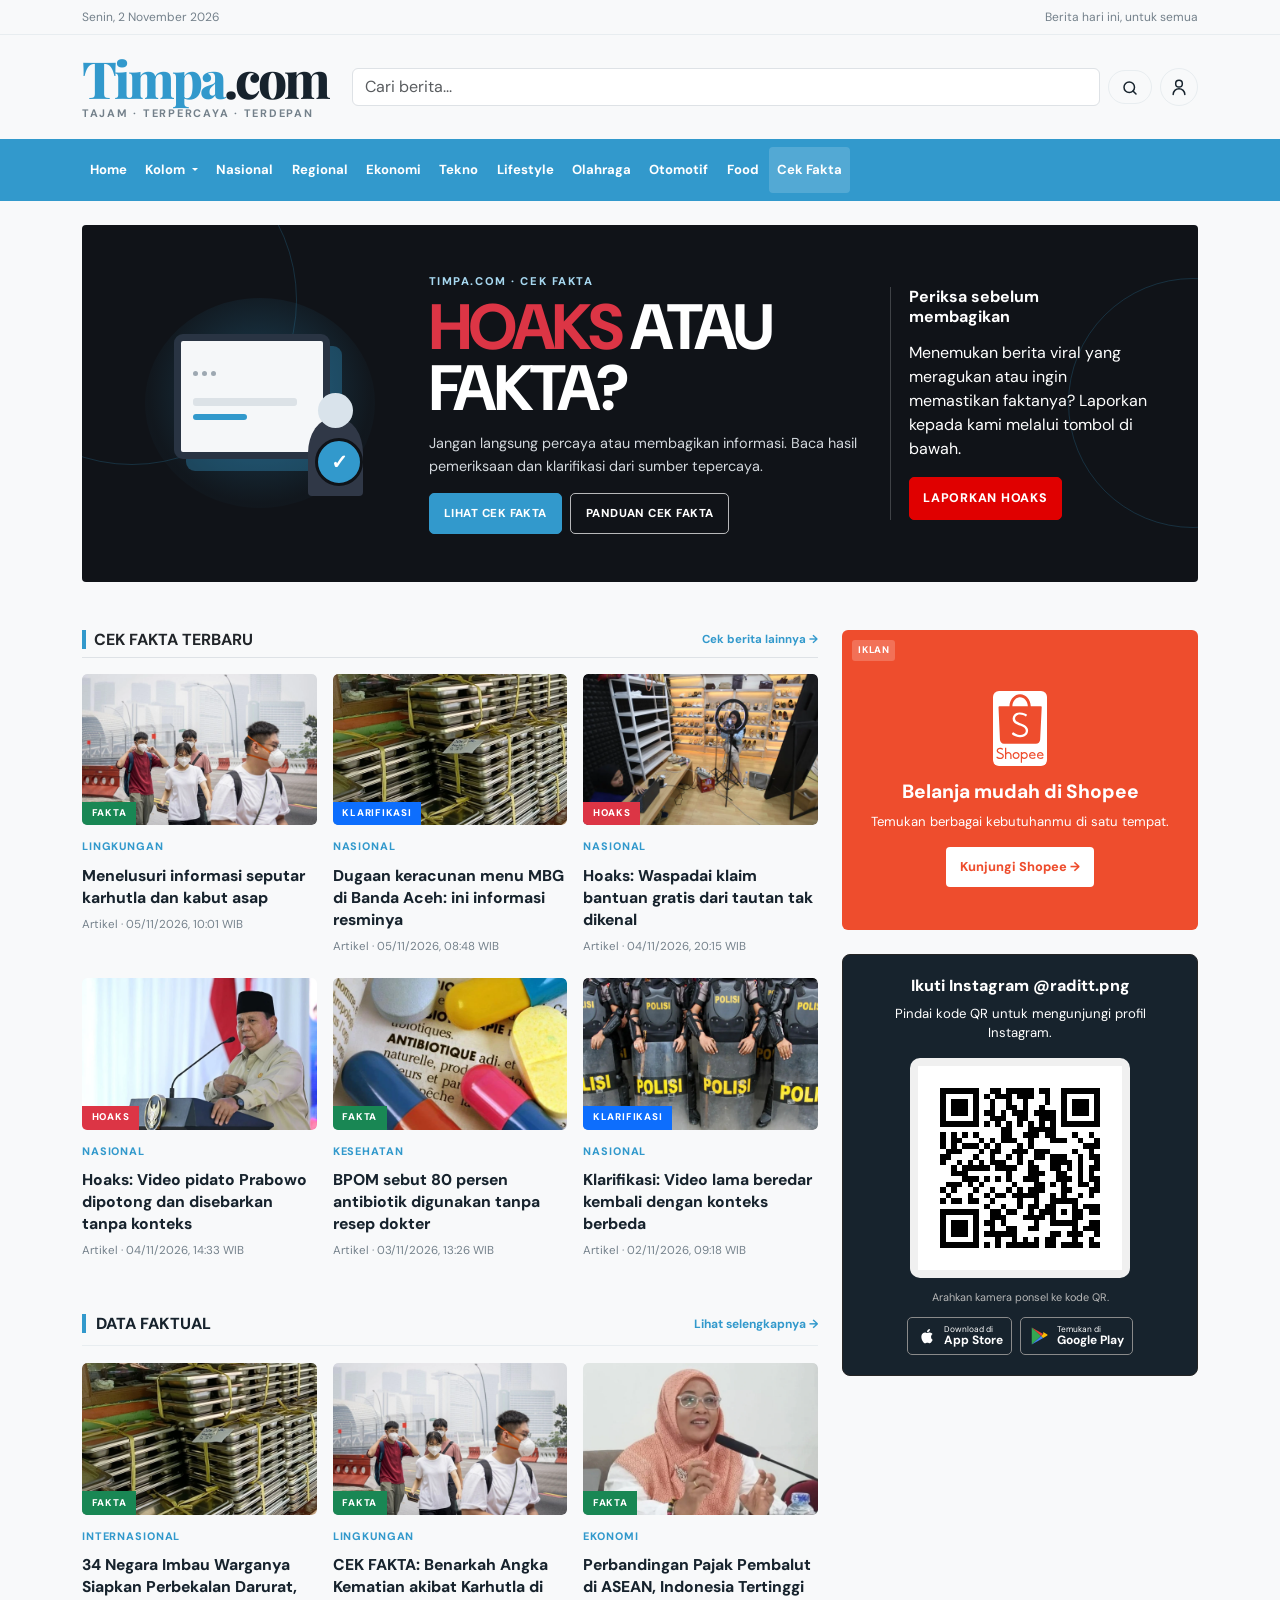
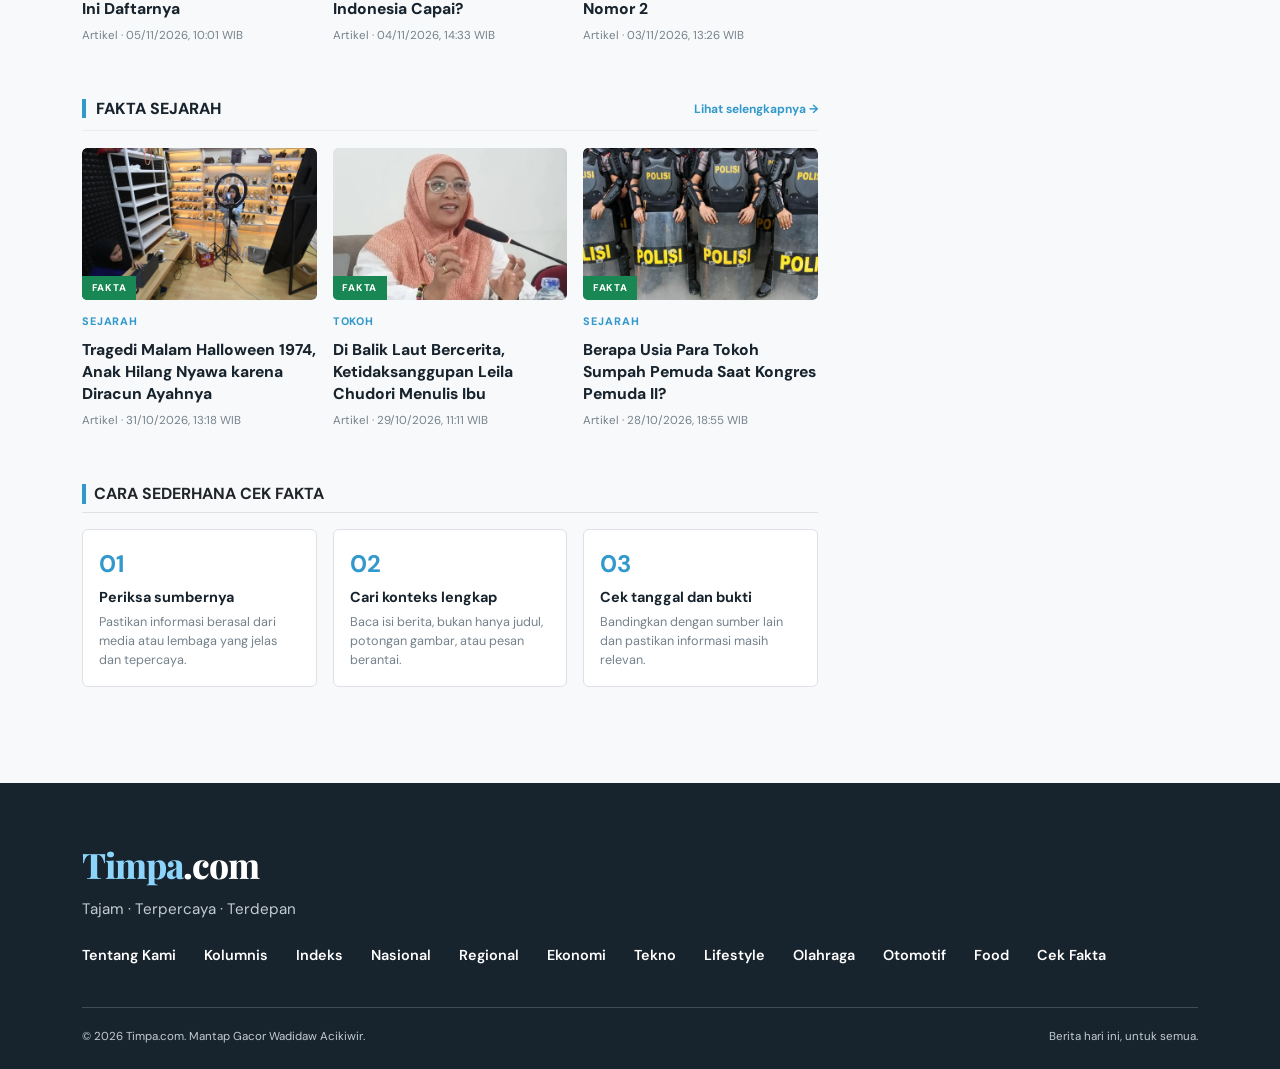
==== commit c57b864d: "Terapkan perubahan navbar dan footer" ====
--- a/hoaks.html
+++ b/hoaks.html
@@ -100,7 +100,6 @@
           <li class="nav-item"><a class="nav-link" href="search-page.html?q=Olahraga">Olahraga</a></li>
           <li class="nav-item"><a class="nav-link" href="search-page.html?q=Otomotif">Otomotif</a></li>
           <li class="nav-item"><a class="nav-link" href="search-page.html?q=Food">Food</a></li>
-          <li class="nav-item"><a class="nav-link" href="search-page.html?q=Video">Video</a></li>
           <li class="nav-item"><a class="nav-link active" aria-current="page" href="hoaks.html">Cek Fakta</a></li>
         </ul>
       </div>
@@ -396,7 +395,6 @@
           <a href="search-page.html?q=Olahraga">Olahraga</a>
           <a href="search-page.html?q=Otomotif">Otomotif</a>
           <a href="search-page.html?q=Food">Food</a>
-          <a href="search-page.html?q=Video">Video</a>
           <a href="hoaks.html">Cek Fakta</a>
         </nav>
       </div>
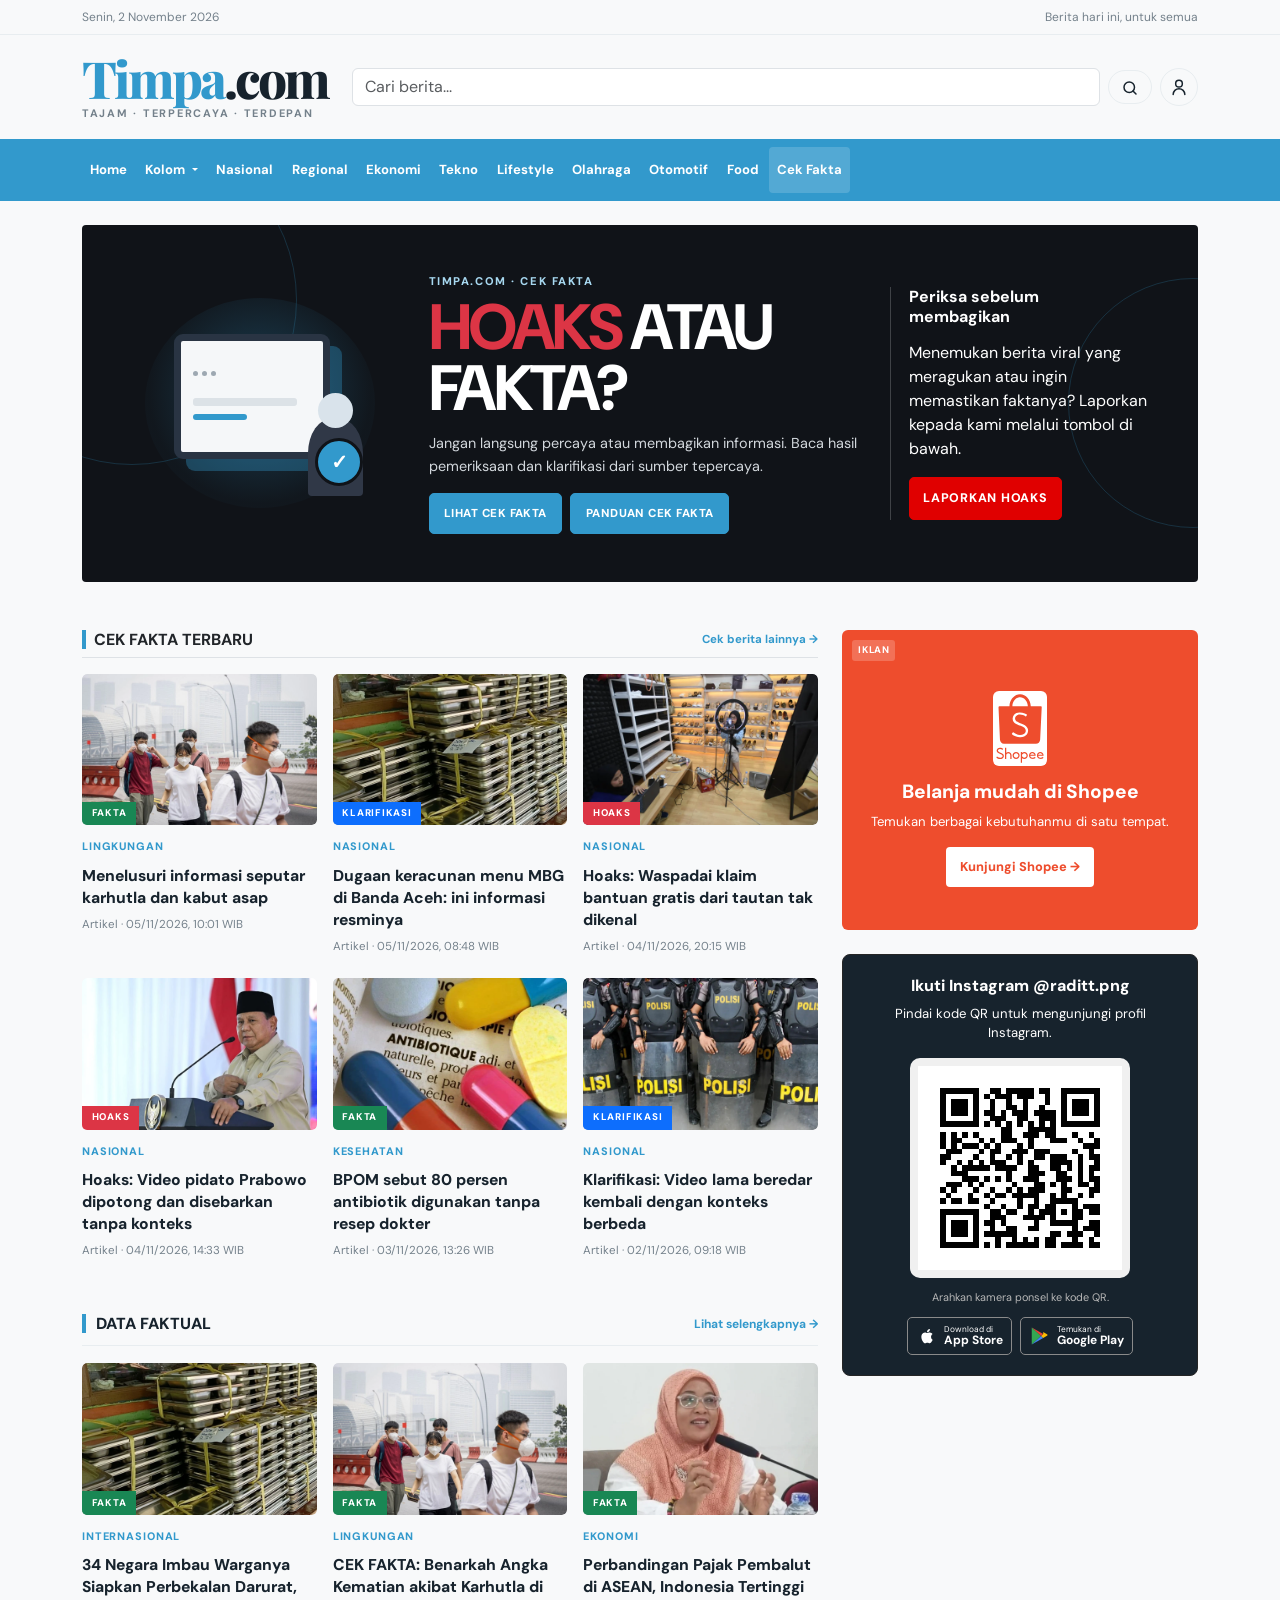
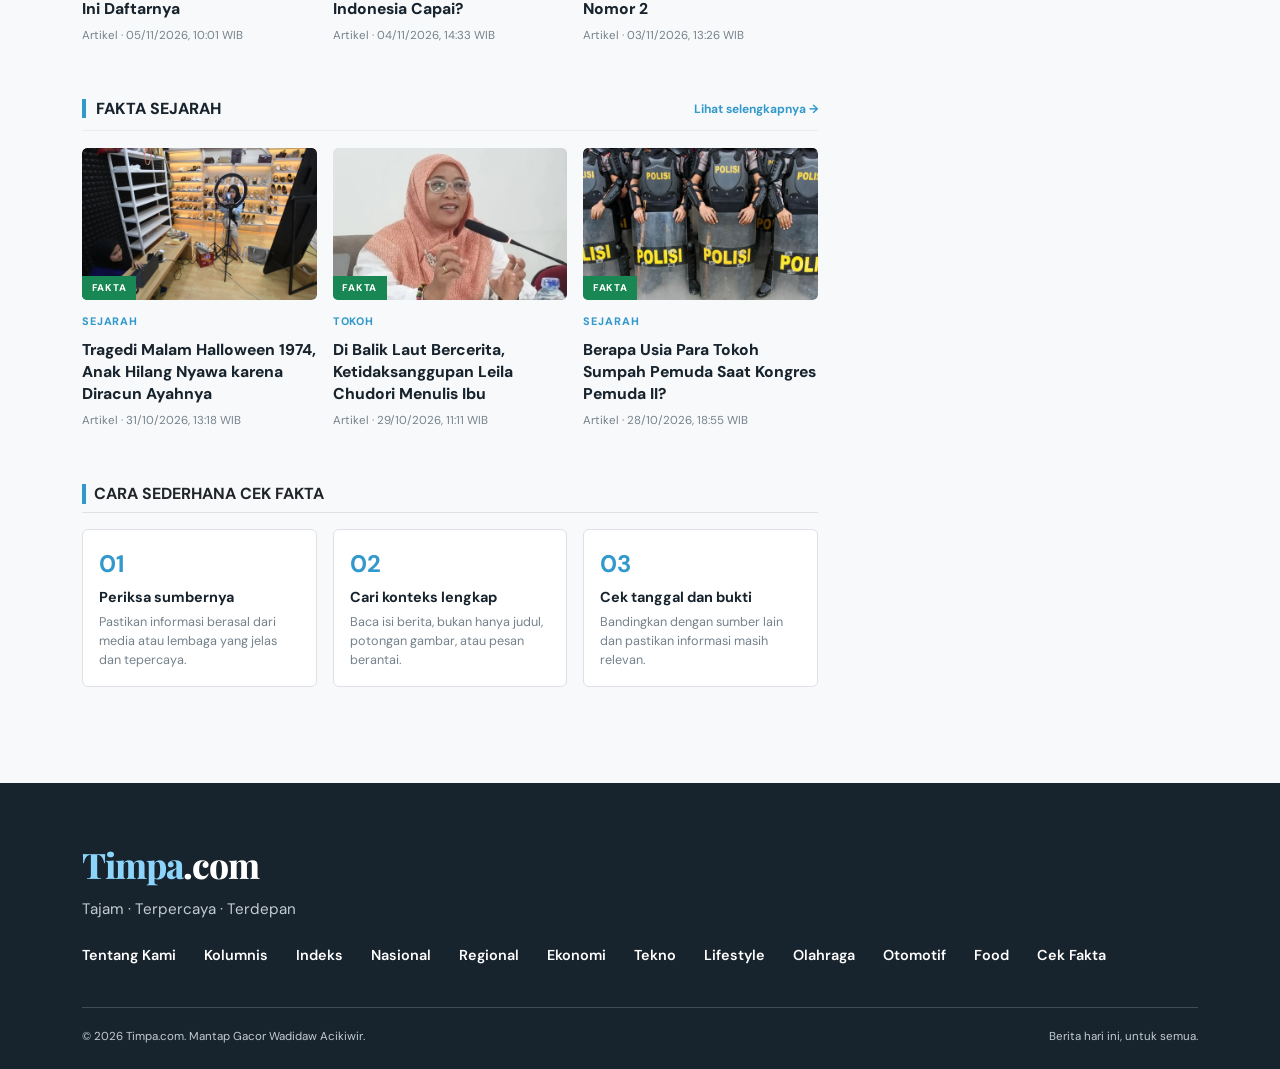
==== commit 388a0d8f: "perubahan kecil" ====
--- a/hoaks.html
+++ b/hoaks.html
@@ -119,7 +119,7 @@
         <p class="mb-3">Jangan langsung percaya atau membagikan informasi. Baca hasil pemeriksaan dan klarifikasi dari sumber tepercaya.</p>
         <div class="aksi-banner-cek-fakta d-flex flex-wrap gap-2">
           <a class="btn tombol-utama-cek-fakta" href="#cek-fakta-terbaru">Lihat cek fakta</a>
-          <a class="btn tombol-panduan-cek-fakta" href="#panduan-cek-fakta">Panduan cek fakta</a>
+          <a class="btn tombol-utama-cek-fakta" href="#panduan-cek-fakta">Panduan cek fakta</a>
         </div>
       </div>
       <div class="panel-samping-cek-fakta">
